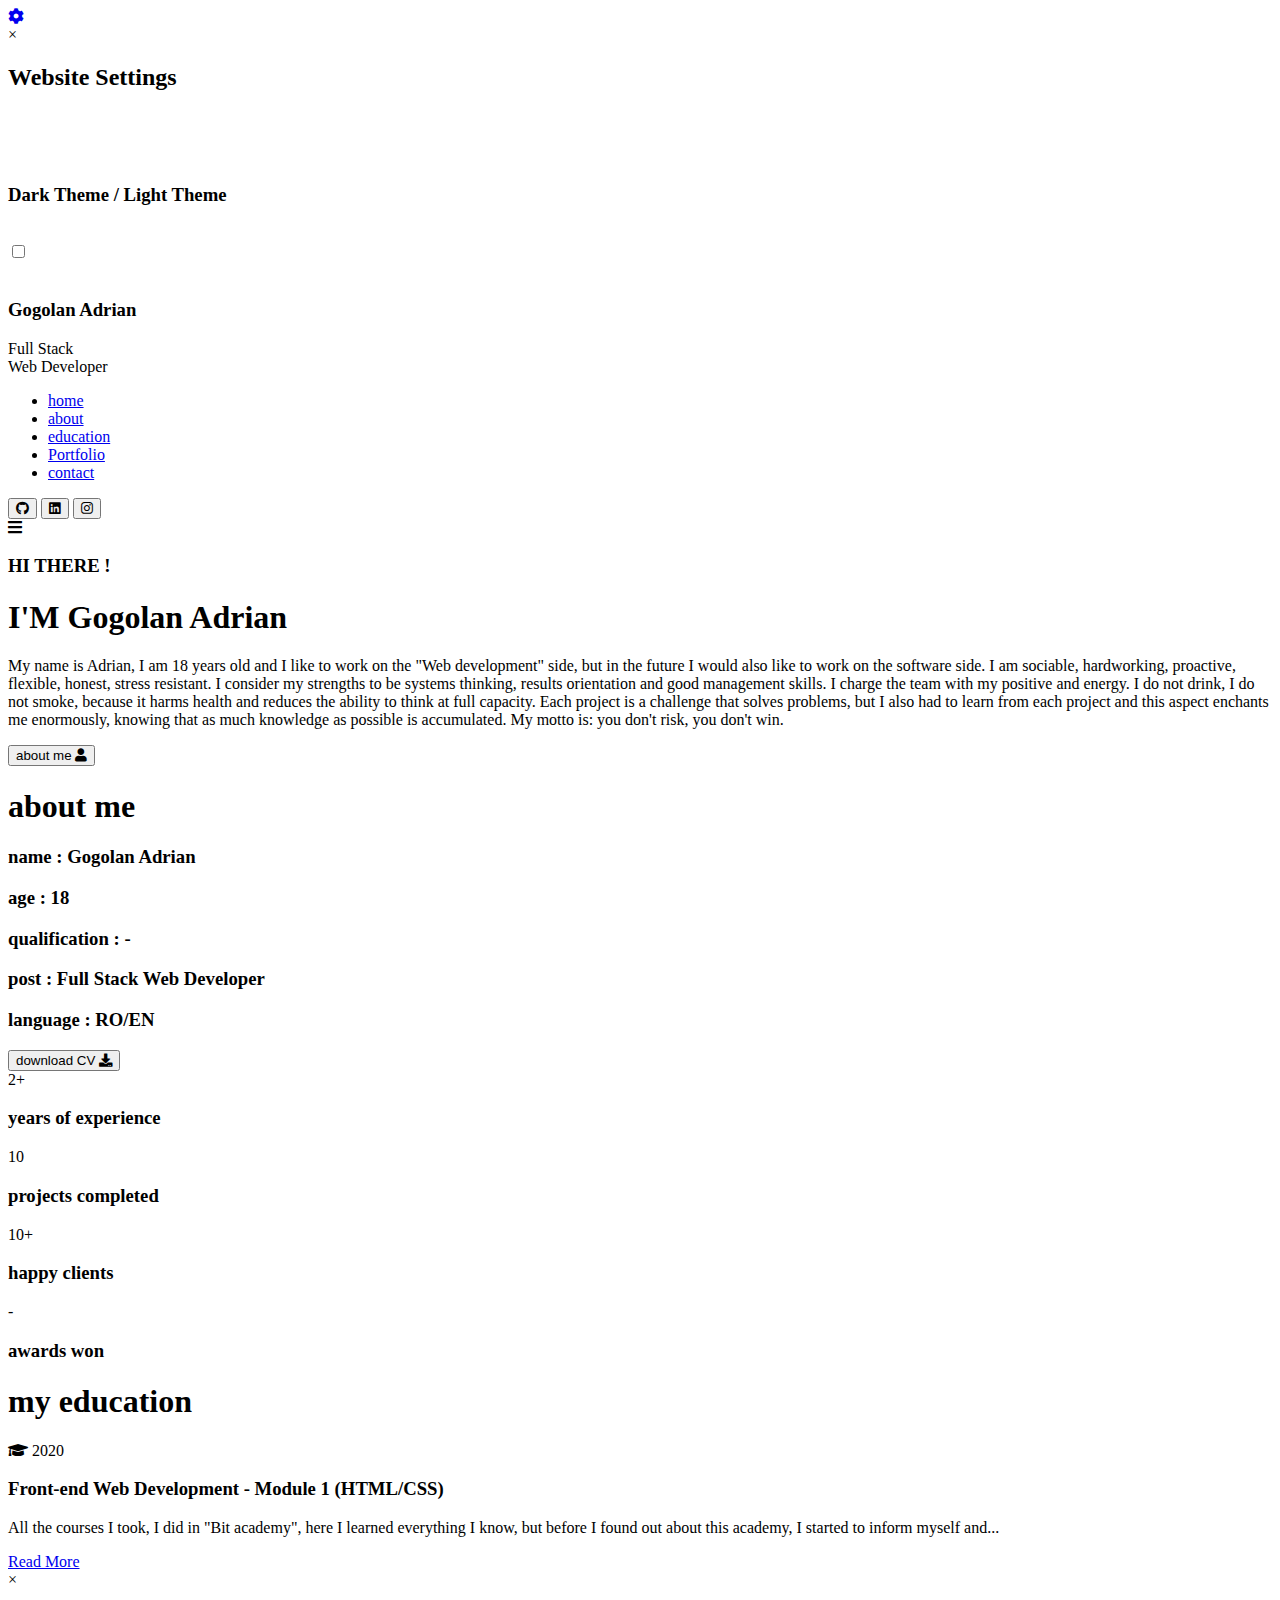
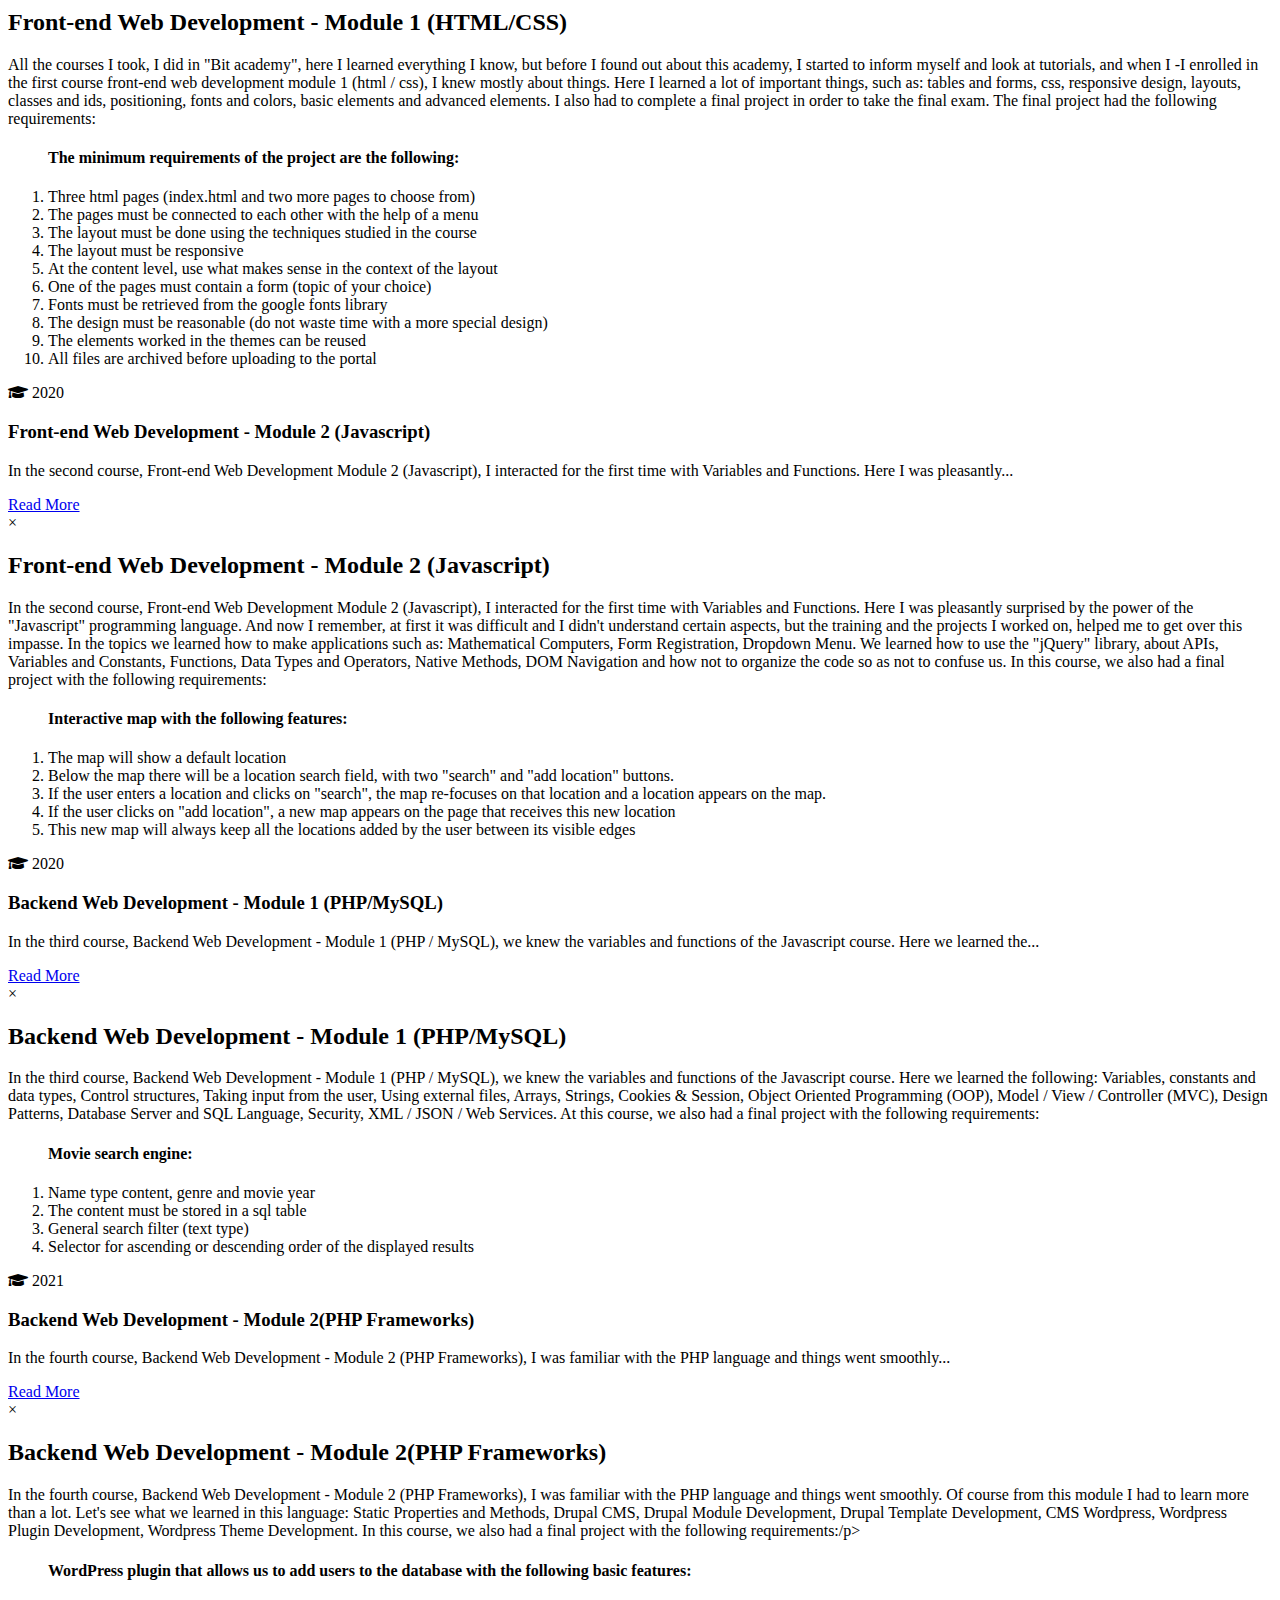
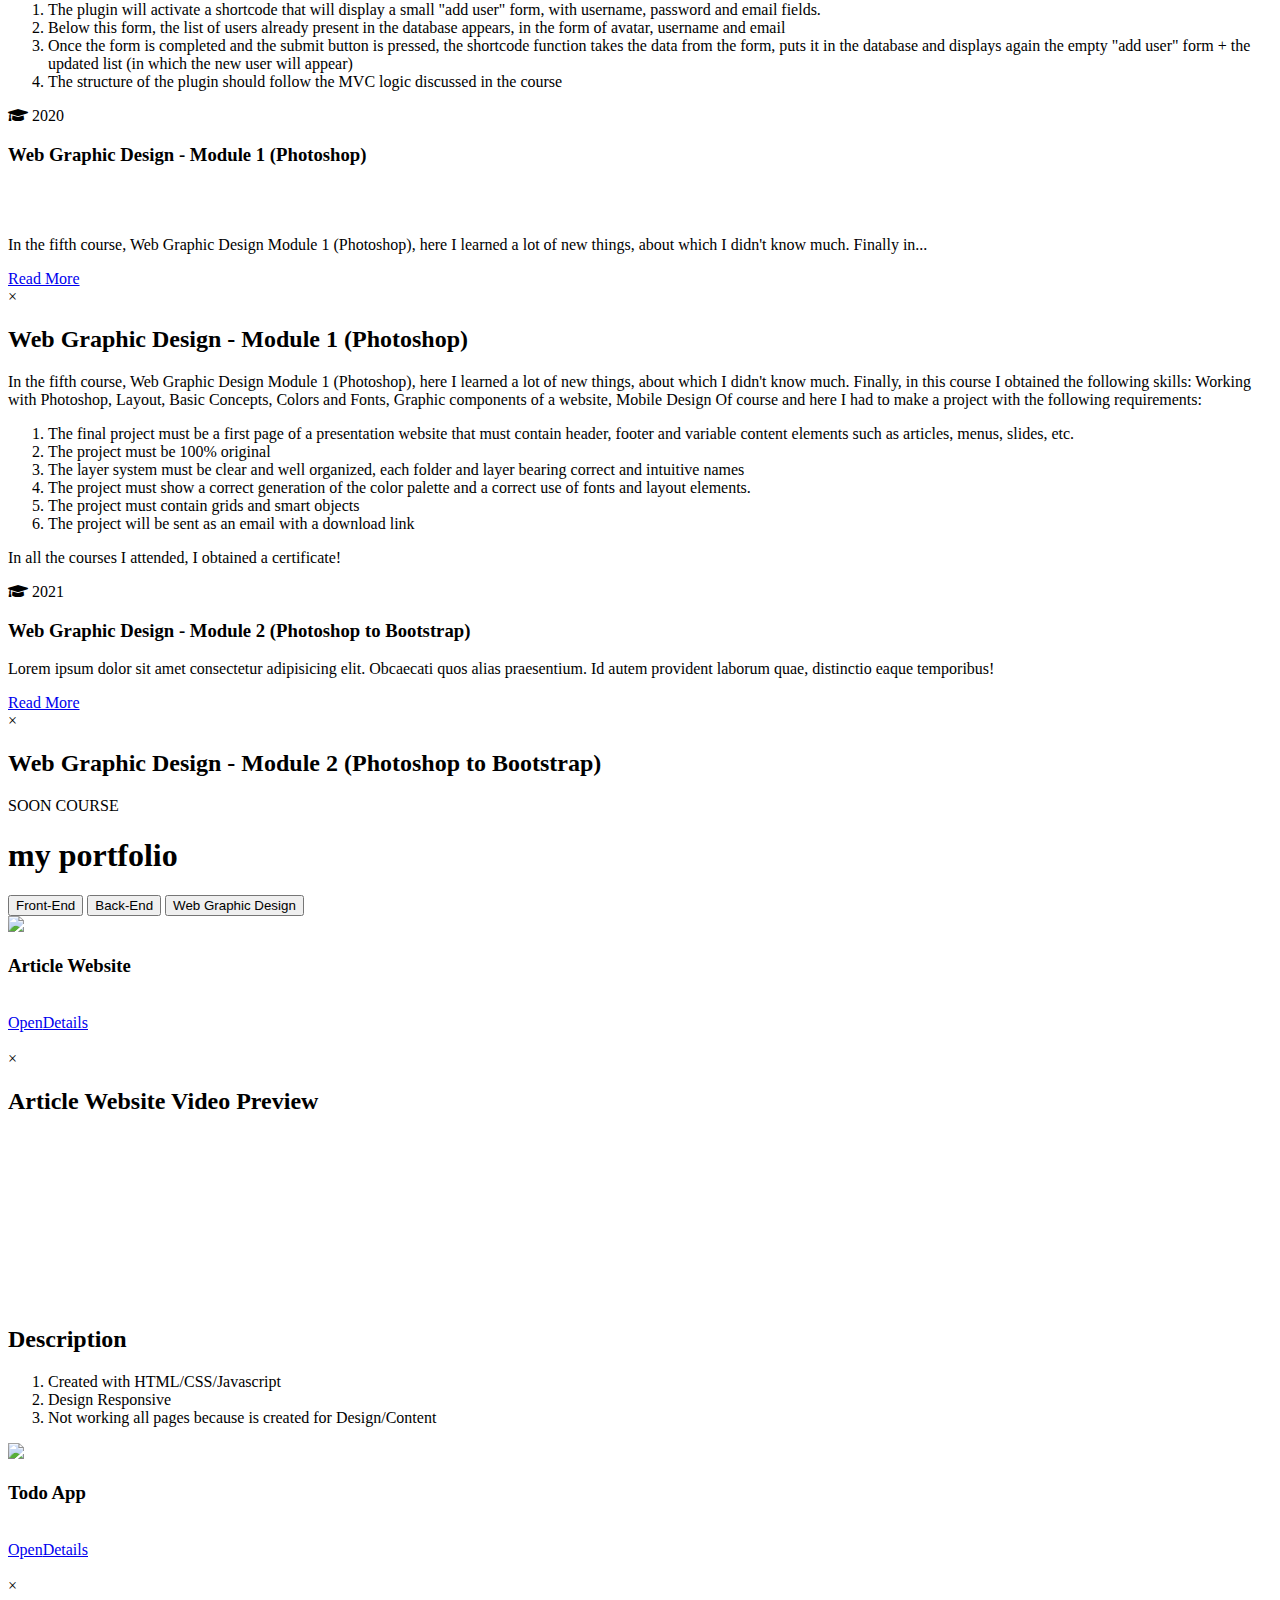
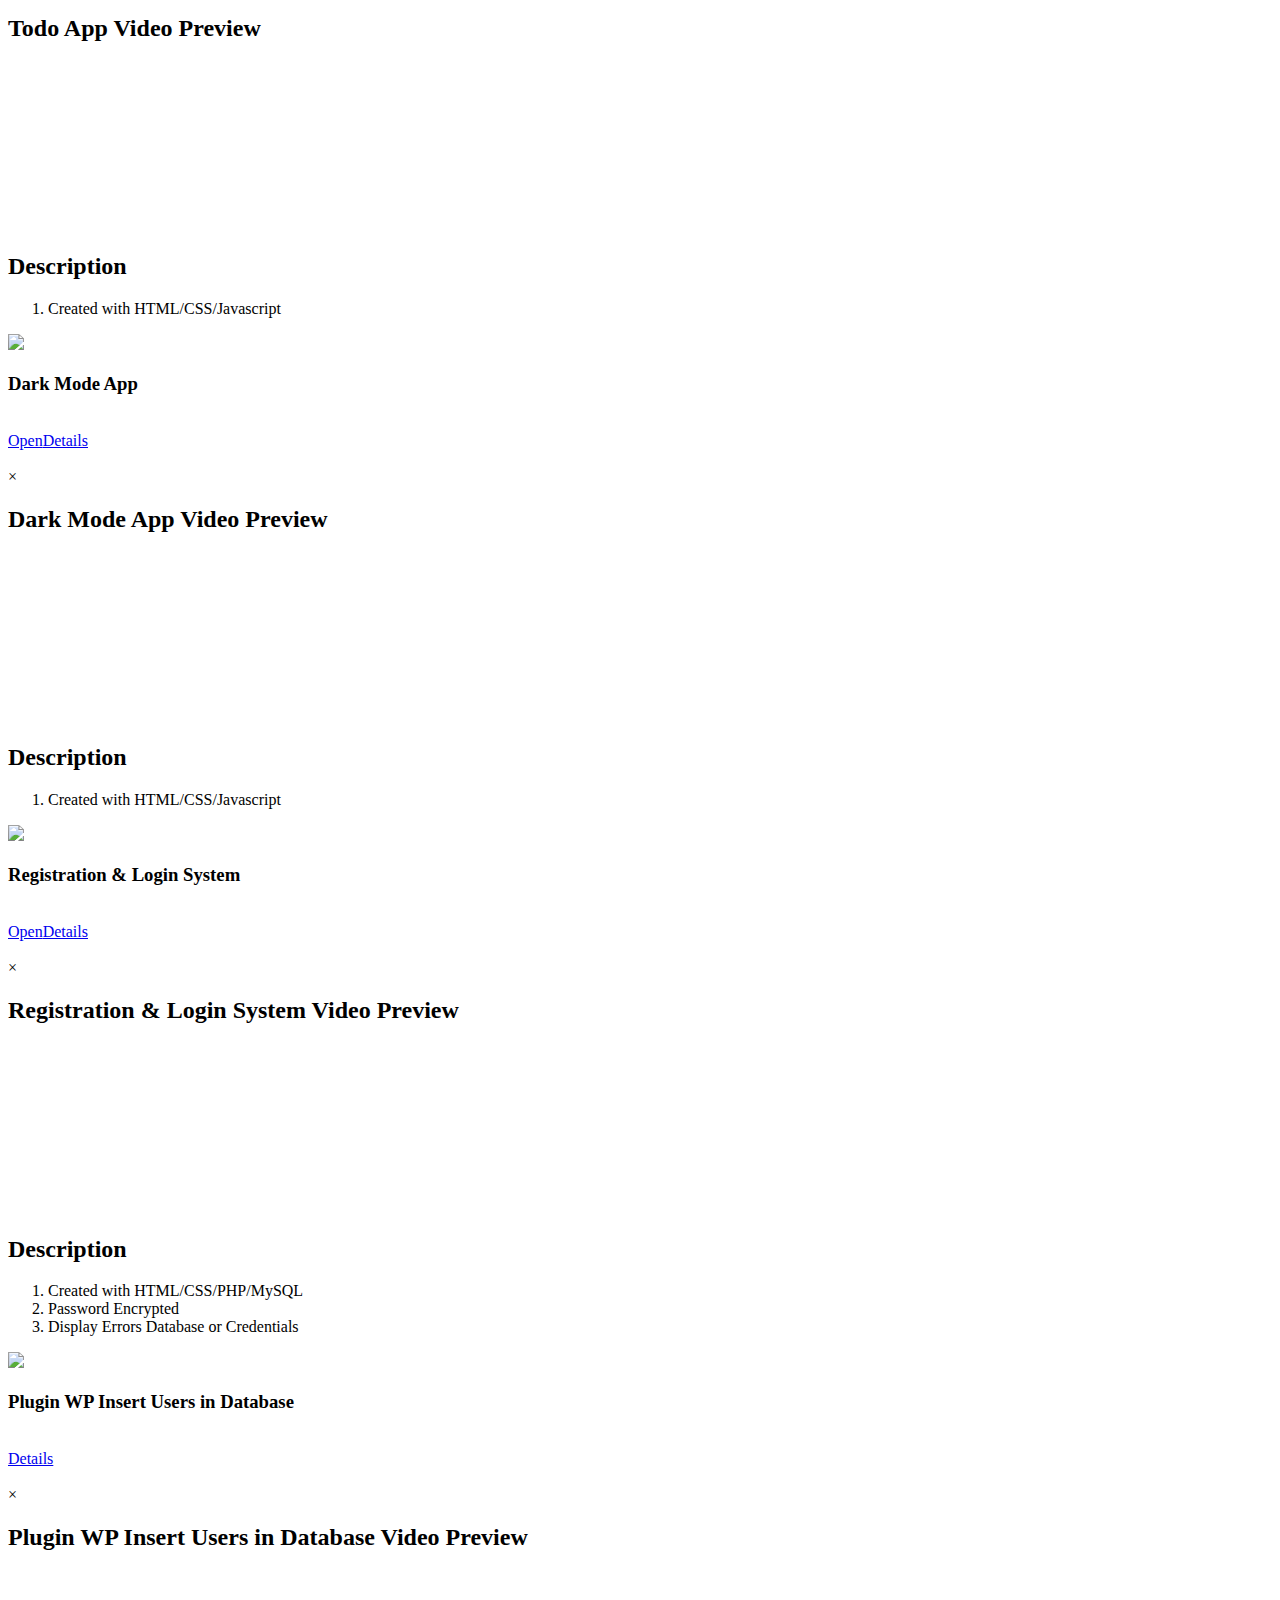
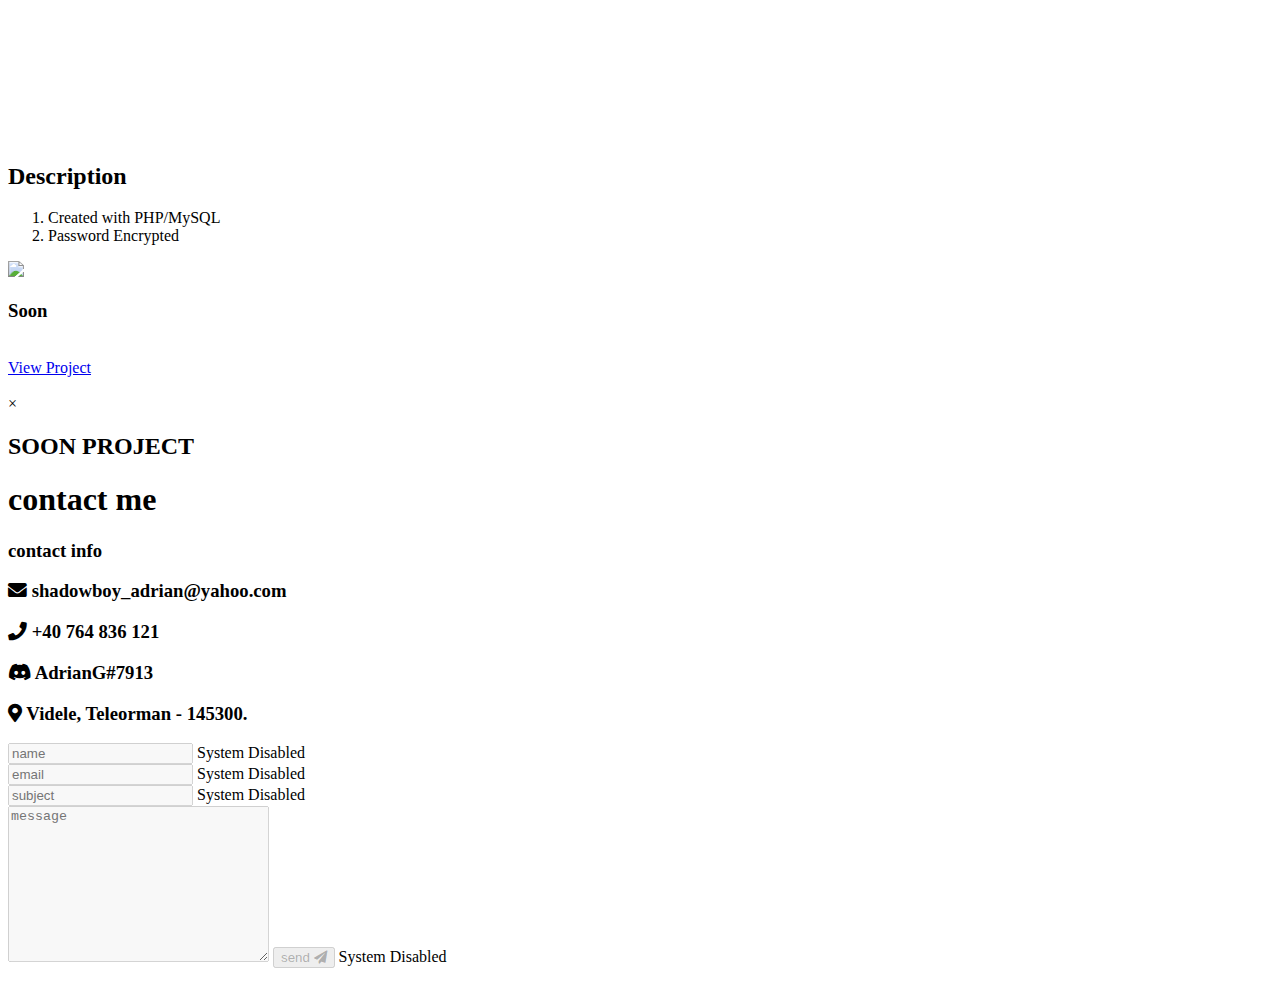
==== index.html @ 58753c39 "Add files via upload" ====
<!DOCTYPE html>
<html lang="en">
<head>
    <meta charset="UTF-8">
    <meta name="viewport" content="width=device-width, initial-scale=1.0">
    <title>Portofolio - Home</title>

    <!-- font awesome cdn link  -->
    <link rel="stylesheet" href="https://cdnjs.cloudflare.com/ajax/libs/font-awesome/5.15.2/css/all.min.css">
    <link rel="preconnect" href="https://fonts.googleapis.com">
    <link rel="preconnect" href="https://fonts.gstatic.com" crossorigin>
    <link href="https://fonts.googleapis.com/css2?family=Architects+Daughter&display=swap" rel="stylesheet">
    <link href="https://fonts.googleapis.com/css2?family=Acme&display=swap" rel="stylesheet">
    <link rel="stylesheet" href="css/style.css">

</head>
<bod>
<!-- header section starts  -->
<header id="theme">
    <div id="settings">
         <a href="#null" id="click"><i class="fas fa-cog"></i></a>
         
    <div id="myModalprof" class="modalsettings">
  <!-- Modal content -->
  <div class="modal-content-settings">
    <span class="closey" id="closesett">&times;</span><br>
    <h2>Website Settings</h2><br>
    <div id="buttonsub"><br><br>
        <h3>Dark Theme / Light Theme</h3><br>
        <input type="checkbox" class="dark" id="drk">
    </div>
  </div>

</div>
    </div>
    <div class="user">
        <img src="img/imgog.png" alt="">
        <h3 class="name">Gogolan Adrian</h3>
        <p class="post">Full Stack<br>Web Developer</p>
        <!--<p class="post">Software Engineer</p>-->
    </div>

    <nav class="navbar">
        <ul>
            <li><a href="#home">home</a></li>
            <li><a href="#about">about</a></li>
            <li><a href="#education">education</a></li>
            <li><a href="#portfolio">Portfolio</a></li>
            <li><a href="#contact">contact</a></li>
        </ul>
    </nav>

    <div id="linkssocial">
        <a href="https://github.com/AdrianGoG" target="_blank"><button id="socialone"><i class="fab fa-github"></i></button></a>
        <a href="https://www.linkedin.com/in/adrian-gogolan-4b3217209/" target="_blank"><button id="socialtwo"><i class="fab fa-linkedin"></i></button></a>
        <a href="https://www.instagram.com/adrian_adytz/" target="_blank"><button id="socialthree"><i class="fab fa-instagram"></i></button></a>
    </div>
</header>

<!-- header section ends -->

<div id="menu" class="fas fa-bars"></div>

<!-- home section starts  -->

<section class="home" id="home">

    <h3>HI THERE !</h3>
    <h1>I'M <span>Gogolan Adrian</span></h1>
    <p id="paragraph">My name is Adrian, I am 18 years old and I like to work on the "Web development" side, but in the future I would also like to work on the software side. I am sociable, hardworking, proactive, flexible, honest, stress resistant. I consider my strengths to be systems thinking, results orientation and good management skills. I charge the team with my positive and energy. I do not drink, I do not smoke, because it harms health and reduces the ability to think at full capacity. Each project is a challenge that solves problems, but I also had to learn from each project and this aspect enchants me enormously, knowing that as much knowledge as possible is accumulated. My motto is: you don't risk, you don't win.
    </p>
    <li><a href="#about"><button class="btn" id="boton">about me <i class="fas fa-user"></i></button></a></li>

</section>

<!-- home section ends -->

<section class="about" id="about">
<a name="about"></a>
<h1 class="heading"> <span>about</span> me </h1>

<div class="row">

    <div class="info">
        <h3> <span> name : </span> Gogolan Adrian </h3>
        <h3> <span> age : </span> 18 </h3>
        <h3> <span> qualification : </span> - </h3>
        <h3> <span> post : </span> Full Stack Web Developer </h3>
        <h3> <span> language : </span> RO/EN </h3>

        <a download href="#"><button class="btn" id="butonel"> download CV <i class="fas fa-download"></i> </button></a>
    </div>

    <div class="counter">

        <div class="box" id="buxu">
            <span>2+</span>
            <h3>years of experience</h3>
        </div>

        <div class="box" id="buxutwo">
            <span>10</span>
            <h3>projects completed</h3>
        </div>

        <div class="box" id="buxuthr">
            <span>10+</span>
            <h3>happy clients</h3>
        </div>

        <div class="box" id="buxufor">
            <span>-</span>
            <h3>awards won</h3>
        </div>

    </div>

</div>

</section>

<!-- about section ends -->

<section class="education" id="education">
<a name="education" class="transed"></a>
<h1 class="heading"> my <span>education</span> </h1>

<div class="box-container">

    <div class="box">
        <i class="fas fa-graduation-cap" id="gradone"></i>
        <span id="spanone">2020</span>
        <h3>Front-end Web Development - Module 1 (HTML/CSS) </h3>
        <p>All the courses I took, I did in "Bit academy", here I learned everything I know, but before I found out about this academy, I started to inform myself and...</p>
        <a href="#" id="button">Read More</a>
        <div id="myModal" class="modal">

  <!-- Modal content -->
  <div class="modal-content">
    <span class="close" id="close">&times;</span>
    <h2>Front-end Web Development - Module 1 (HTML/CSS)</h2>
    <p>All the courses I took, I did in "Bit academy", here I learned everything I know, but before I found out about this academy, I started to inform myself and look at tutorials, and when I -I enrolled in the first course front-end web development module 1 (html / css), I knew mostly about things. Here I learned a lot of important things, such as: tables and forms, css, responsive design, layouts, classes and ids, positioning, fonts and colors, basic elements and advanced elements. I also had to complete a final project in order to take the final exam. The final project had the following requirements:</p>
    <ol type="1">
         <h4>The minimum requirements of the project are the following:</h4>
        <li>Three html pages (index.html and two more pages to choose from)</li>
        <li>The pages must be connected to each other with the help of a menu</li>
        <li>The layout must be done using the techniques studied in the course</li>
        <li>The layout must be responsive</li>
        <li>At the content level, use what makes sense in the context of the layout</li>
        <li>One of the pages must contain a form (topic of your choice)</li>
        <li>Fonts must be retrieved from the google fonts library</li>
        <li>The design must be reasonable (do not waste time with a more special design)</li>
        <li>The elements worked in the themes can be reused</li>
        <li>All files are archived before uploading to the portal</li>
</ol>
  </div>

</div>
    </div>

    <div class="box">
        <i class="fas fa-graduation-cap" id="gradtwo"></i>
        <span id="spantwo">2020</span>
        <h3>Front-end Web Development - Module 2 (Javascript)</h3>
        <p>In the second course, Front-end Web Development Module 2 (Javascript), I interacted for the first time with Variables and Functions. Here I was pleasantly...</p>

        <a href="#" id="buttontwo">Read More</a>
        <div id="myModaltwo" class="modal">

  <!-- Modal content -->
  <div class="modal-content">
    <span class="close" id="closetwo">&times;</span>
    <h2>Front-end Web Development - Module 2 (Javascript)</h2>
    <p>In the second course, Front-end Web Development Module 2 (Javascript), I interacted for the first time with Variables and Functions. Here I was pleasantly surprised by the power of the "Javascript" programming language. And now I remember, at first it was difficult and I didn't understand certain aspects, but the training and the projects I worked on, helped me to get over this impasse. In the topics we learned how to make applications such as: Mathematical Computers, Form Registration, Dropdown Menu. We learned how to use the "jQuery" library, about APIs, Variables and Constants, Functions, Data Types and Operators, Native Methods, DOM Navigation and how not to organize the code so as not to confuse us. In this course, we also had a final project with the following requirements:</p>
    <ol type="1">
                <h4>Interactive map with the following features:</h4>
                <li>The map will show a default location</li>
                <li>Below the map there will be a location search field, with two "search" and "add location" buttons.</li>
                <li>If the user enters a location and clicks on "search", the map re-focuses on that location and a location appears on the map.</li>
                <li>If the user clicks on "add location", a new map appears on the page that receives this new location</li>
                <li>This new map will always keep all the locations added by the user between its visible edges</li>
            </ol>
  </div>

</div>
    </div>

    <div class="box">
        <i class="fas fa-graduation-cap" id="gradthree"></i>
        <span id="spanthree">2020</span>
        <h3>Backend Web Development - Module 1 (PHP/MySQL)</h3>
        <p>In the third course, Backend Web Development - Module 1 (PHP / MySQL), we knew the variables and functions of the Javascript course. Here we learned the...</p>

        <a href="#" id="buttonthree">Read More</a>
        <div id="myModalthree" class="modal">

  <!-- Modal content -->
  <div class="modal-content">
    <span class="close" id="closethree">&times;</span>
    <h2>Backend Web Development - Module 1 (PHP/MySQL)</h2>
    <p>In the third course, Backend Web Development - Module 1 (PHP / MySQL), we knew the variables and functions of the Javascript course. Here we learned the following: Variables, constants and data types, Control structures, Taking input from the user, Using external files, Arrays, Strings, Cookies & Session, Object Oriented Programming (OOP), Model / View / Controller (MVC), Design Patterns, Database Server and SQL Language, Security, XML / JSON / Web Services. At this course, we also had a final project with the following requirements:</p>
    <ol type="1">
                <h4>Movie search engine:</h4>
                <li>Name type content, genre and movie year</li>
                <li>The content must be stored in a sql table</li>
                <li>General search filter (text type)</li>
                <li>Selector for ascending or descending order of the displayed results</li>
            </ol>
  </div>

</div>
    </div>

    <div class="box">
        <i class="fas fa-graduation-cap" id="gradfor"></i>
        <span id="spanfor">2021</span>
        <h3>Backend Web Development - Module 2(PHP Frameworks)</h3>
        <p>In the fourth course, Backend Web Development - Module 2 (PHP Frameworks), I was familiar with the PHP language and things went smoothly... </p>

        <a href="#" id="buttonfor">Read More</a>
        <div id="myModalfor" class="modal">

  <!-- Modal content -->
  <div class="modal-content">
    <span class="close" id="closefor">&times;</span>
    <h2>Backend Web Development - Module 2(PHP Frameworks)</h2>
    <p>In the fourth course, Backend Web Development - Module 2 (PHP Frameworks), I was familiar with the PHP language and things went smoothly. Of course from this module I had to learn more than a lot. Let's see what we learned in this language: Static Properties and Methods, Drupal CMS, Drupal Module Development, Drupal Template Development, CMS Wordpress, Wordpress Plugin Development, Wordpress Theme Development. In this course, we also had a final project with the following requirements:/p>
    <ol type="1">
                <h4>WordPress plugin that allows us to add users to the database with the following basic features:</h4>
                <li>The plugin will activate a shortcode that will display a small "add user" form, with username, password and email fields.</li>
                <li>Below this form, the list of users already present in the database appears, in the form of avatar, username and email</li>
                <li>Once the form is completed and the submit button is pressed, the shortcode function takes the data from the form, puts it in the database and displays again the empty "add user" form + the updated list (in which the new user will appear)</li>
                <li>The structure of the plugin should follow the MVC logic discussed in the course</li>
            </ol>
  </div>

</div>
    </div>

    <div class="box">
        <i class="fas fa-graduation-cap" id="gradfive"></i>
        <span id="spanfive">2020</span>
        <h3>Web Graphic Design - Module 1 (Photoshop)</h3><br><br>
        <p>In the fifth course, Web Graphic Design Module 1 (Photoshop), here I learned a lot of new things, about which I didn't know much. Finally in...</p>
        <a href="#" id="buttonfive">Read More</a>
        <div id="myModalfive" class="modal">

  <!-- Modal content -->
  <div class="modal-content">
    <span class="close" id="closefive">&times;</span>
    <h2>Web Graphic Design - Module 1 (Photoshop)</h2>
    <p>In the fifth course, Web Graphic Design Module 1 (Photoshop), here I learned a lot of new things, about which I didn't know much. Finally, in this course I obtained the following skills: Working with Photoshop, Layout, Basic Concepts, Colors and Fonts, Graphic components of a website, Mobile Design Of course and here I had to make a project with the following requirements:</p>
    <ol type="1">
                <li>The final project must be a first page of a presentation website that must contain header, footer and variable content elements such as articles, menus, slides, etc.</li>
                <li>The project must be 100% original</li>
                <li>The layer system must be clear and well organized, each folder and layer bearing correct and intuitive names</li>
                <li>The project must show a correct generation of the color palette and a correct use of fonts and layout elements.</li>
                <li>The project must contain grids and smart objects</li>
                <li>The project will be sent as an email with a download link</li>
            </ol>
            <p>In all the courses I attended, I obtained a certificate!</p>
  </div>

</div>
    </div>

    <div class="box">
        <i class="fas fa-graduation-cap" id="gradsix"></i>
        <span id="spansix">2021</span>
        <h3>Web Graphic Design - Module 2 (Photoshop to Bootstrap)</h3>
        <p>Lorem ipsum dolor sit amet consectetur adipisicing elit. Obcaecati quos alias praesentium. Id autem provident laborum quae, distinctio eaque temporibus!</p>
        <a href="#" id="buttonsix">Read More</a>
        <div id="myModalsix" class="modal">

  <!-- Modal content -->
  <div class="modal-content">
    <span class="close" id="closesix">&times;</span>
    <h2>Web Graphic Design - Module 2 (Photoshop to Bootstrap)</h2>
    <p>SOON COURSE</p>
  </div>

</div>
    </div>


</section>

<!-- education section ends -->
<section class="portfolio" id="portfolio">
<h1 class="heading"> my <span>portfolio</span> </h1>
    <div class="tab">
  <button class="tablinks" onclick="openCity(event, 'front')">Front-End</button>
  <button class="tablinks" onclick="openCity(event, 'back')">Back-End</button>
  <button class="tablinks" onclick="openCity(event, 'wgd')">Web Graphic Design</button>
</div>

<div id="front" class="tabcontent" style="display:block">
  <div class="box-container">

    <div class="box">
        <div class="cardy">
            <img src="img/articlewebsite.jpg">
            <h3>Article Website</h3><br>
            <a href="projects/ArticleWebsite/index.html">Open</a><a href="#" id="detailsone">Details</a><br><br>
</div>
        <!-- Modal content -->
    <div id="modaldetailsone" class="modal">
  <!-- Modal content -->
  <div class="modal-content">
    <span class="close" id="closedetailsone">&times;</span>
    <h2>Article Website Video Preview</h2><br>
    <video width="700" loop="true" autoplay="autoplay" muted>
        <source src="videos/articlewebsite.mp4" type="video/mp4">
    </video><br>
    <h2>Description</h2>
    <ol>
        <li>Created with HTML/CSS/Javascript</li>
        <li>Design Responsive</li>
        <li>Not working all pages because is created for Design/Content</li>
    </ol>
  </div>
</div>
</div>

    <div class="box">
        <div class="cardy">
            <img src="img/todoapp.jpg">
            <h3>Todo App</h3><br>
            <a href="projects/TodoApp/index.html">Open</a><a href="#" id="detailstwo">Details</a><br><br>
        </div>
           <!-- Modal content -->
    <div id="modaldetailstwo" class="modal">
  <!-- Modal content -->
  <div class="modal-content">
    <span class="close" id="closedetailstwo">&times;</span>
    <h2>Todo App Video Preview</h2><br>
    <video width="700" loop="true" autoplay="autoplay" muted>
        <source src="videos/todoapp.mp4" type="video/mp4">
    </video><br>
    <h2>Description</h2>
    <ol>
        <li>Created with HTML/CSS/Javascript</li>
    </ol>
  </div>
</div>
    </div>

    <div class="box">
        <div class="cardy">
            <img src="img/darkmodeapp.jpg">
            <h3>Dark Mode App</h3><br>
            <a href="projects/DarkMode/index.html">Open</a><a href="#" id="detailsthree">Details</a><br><br>
        </div>
            <!-- Modal content -->
    <div id="modaldetailsthree" class="modal">
  <!-- Modal content -->
  <div class="modal-content">
    <span class="close" id="closedetailsthree">&times;</span>
    <h2>Dark Mode App Video Preview</h2><br>
    <video width="700" loop="true" autoplay="autoplay" muted>
        <source src="videos/darkmodeapp.mp4" type="video/mp4">
    </video><br>
    <h2>Description</h2>
    <ol>
        <li>Created with HTML/CSS/Javascript</li>
    </ol>
  </div>
</div>
    </div>
</div>
</div>

<div id="back" class="tabcontent">
  <div class="box-container">

    <div class="box">
        <div class="cardy">
            <img src="img/reglogin.jpg">
            <h3>Registration & Login System</h3><br>
            <a href="projects/RegLoginApp/index.php">Open</a><a href="#" id="detailsfive">Details</a><br><br>
        </div>
                   <!-- Modal content -->
    <div id="modaldetailsfive" class="modal">
  <!-- Modal content -->
  <div class="modal-content">
    <span class="close" id="closedetailsfive">&times;</span>
    <h2>Registration & Login System Video Preview</h2><br>
    <video width="700" loop="true" autoplay="autoplay" muted>
        <source src="videos/reglogin.mp4" type="video/mp4">
    </video><br>
    <h2>Description</h2>
    <ol>
        <li>Created with HTML/CSS/PHP/MySQL</li>
        <li>Password Encrypted</li>
        <li>Display Errors Database or Credentials</li>
    </ol>
  </div>
</div>
    </div>

    <div class="box">
        <div class="cardy">
            <img src="img/wpplugin.jpg">
            <h3>Plugin WP Insert Users in Database</h3><br>
            <a href="#" id="detailsix">Details</a><br><br>
        </div>
                        <!-- Modal content -->
    <div id="modaldetailsix" class="modal">
  <!-- Modal content -->
  <div class="modal-content">
    <span class="close" id="closedetailsix">&times;</span>
    <h2>Plugin WP Insert Users in Database Video Preview</h2><br>
    <video width="700" loop="true" autoplay="autoplay" muted>
        <source src="videos/wpplugin.mp4" type="video/mp4">
    </video><br>
    <h2>Description</h2>
    <ol>
        <li>Created with PHP/MySQL</li>
        <li>Password Encrypted</li>
    </ol>
  </div>
</div>
    </div>

</div>
</div>

<div id="wgd" class="tabcontent">
  <div class="box-container">

    <div class="box">
        <div class="cardy">
            <img src="profilee.webp">
            <h3>Soon</h3><br>
            <a href="#" id="detailseight">View Project</a><br><br>
        </div>
                                    <!-- Modal content -->
    <div id="modaldetaileight" class="modal">
  <!-- Modal content -->
  <div class="modal-content">
    <span class="close" id="closedetailseight">&times;</span>
    <h2>SOON PROJECT</h2>
  </div>
</div>
    </div>
</div>
</div>
</section>

<!-- portfolio section ends -->

<section class="contact" id="contact">
<a name="contact"></a>
<h1 class="heading"> <span>contact</span> me </h1>

<div class="row">

    <div class="content">

        <h3 class="title">contact info</h3>

        <div class="info">
            <h3> <i class="fas fa-envelope" id="iconone"></i> shadowboy_adrian@yahoo.com </h3>
            <h3> <i class="fas fa-phone" id="icontwo"></i> +40 764 836 121 </h3>
            <h3> <i class="fab fa-discord" id="iconthree"></i> AdrianG#7913</h3>
            <h3> <i class="fas fa-map-marker-alt" id="iconfor"></i> Videle, Teleorman - 145300. </h3>
        </div>

    </div>

    <form action="">
        <div class="tooltip">
        <input type="text" placeholder="name" class="box" disabled>
        <span class="tooltiptext">System Disabled</span>
    </div>
        <div class="tooltip">
            <input type="email" placeholder="email" class="box" disabled>
  <span class="tooltiptext">System Disabled</span>
</div>
        <div class="tooltip">
        <input type="text" placeholder="subject" class="box" disabled>
        <span class="tooltiptext">System Disabled</span>
    </div>

        <div class="tooltip">
        <textarea name="" id="" cols="30" rows="10" class="box message" placeholder="message" disabled></textarea>
        <button type="submit" class="btn" id="biti" disabled> send <i class="fas fa-paper-plane"></i></button>
        <span class="tooltiptext">System Disabled</span>
    </div>
    </form>

</div>

</section>

<!-- contact section ends -->

<!-- scroll top button  -->

<a href="#home" class="top">
    <img src="images/scroll-top-img.png" alt="">
</a>


<!-- jquery cdn link  -->
<script src="https://cdnjs.cloudflare.com/ajax/libs/jquery/3.6.0/jquery.min.js"></script>

<!-- custom js file link  -->
<script src="js/scriptindex.js"></script>

</body>
</html>
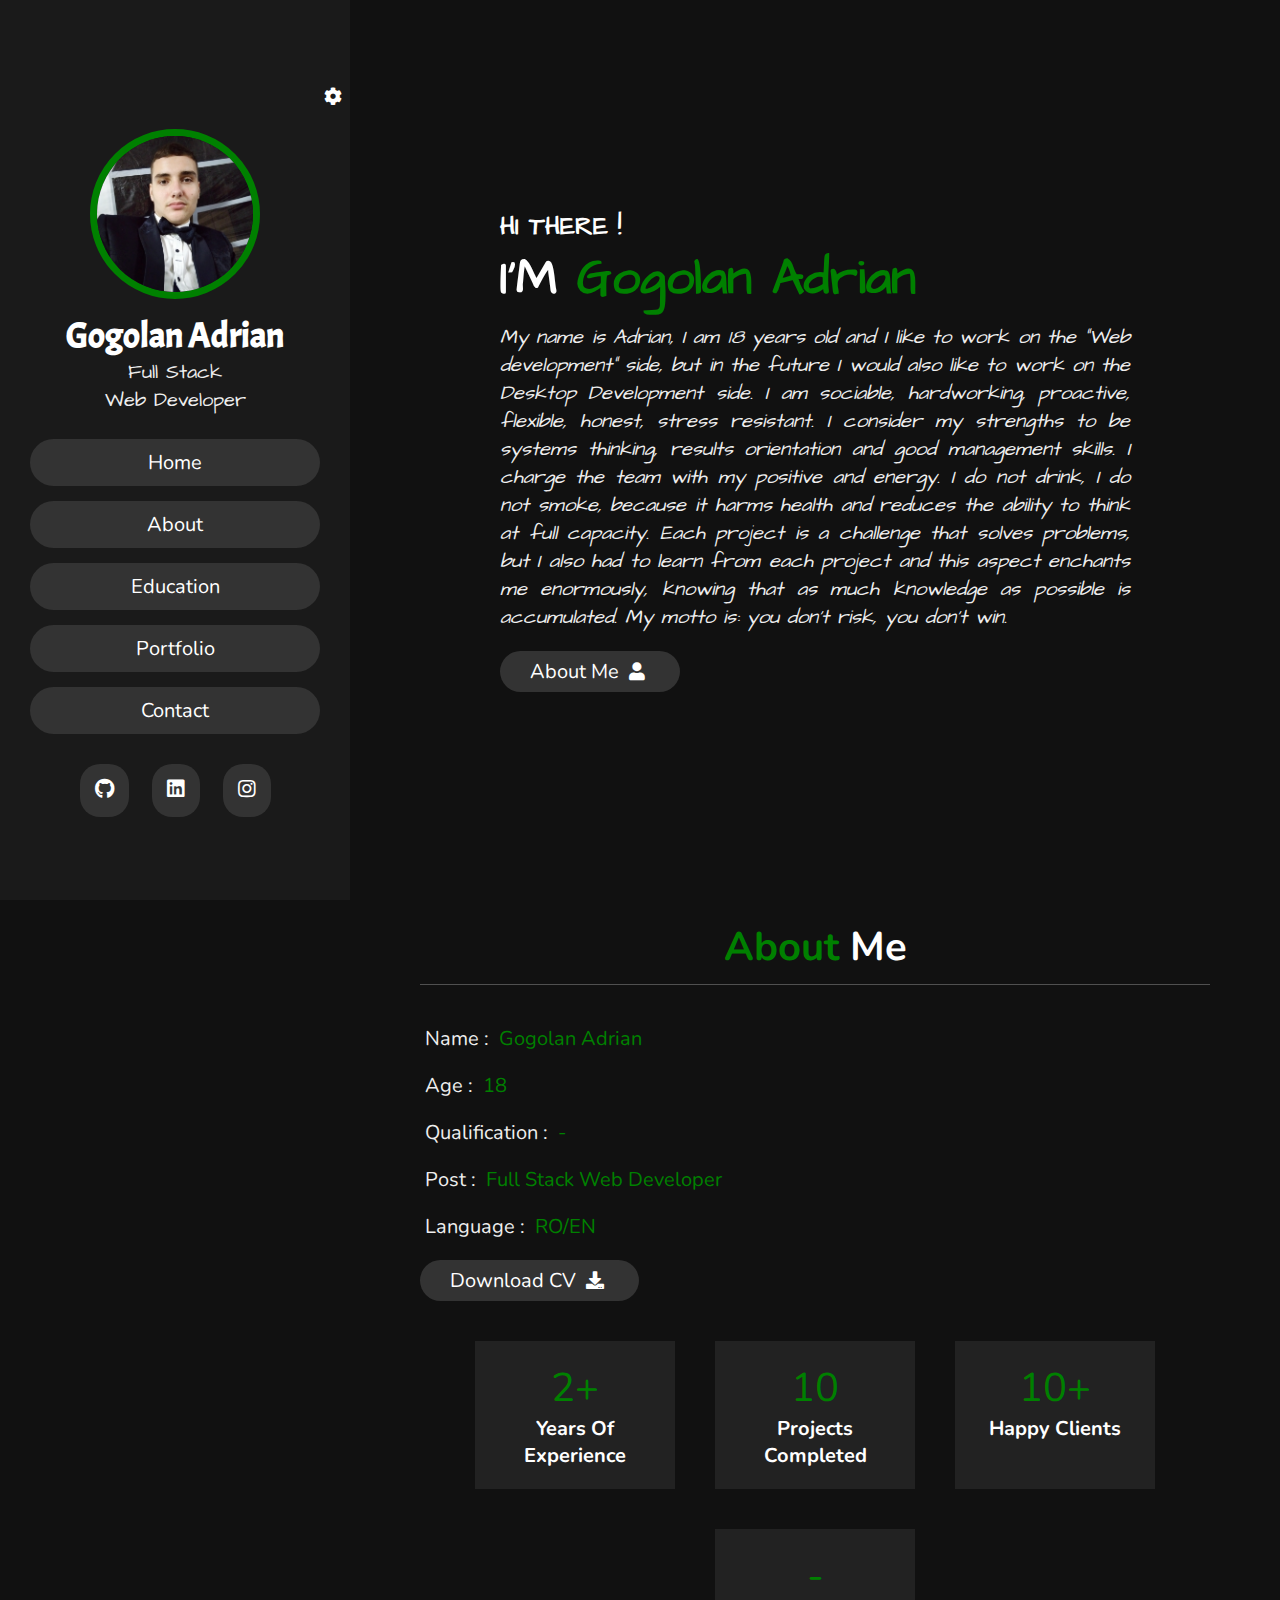
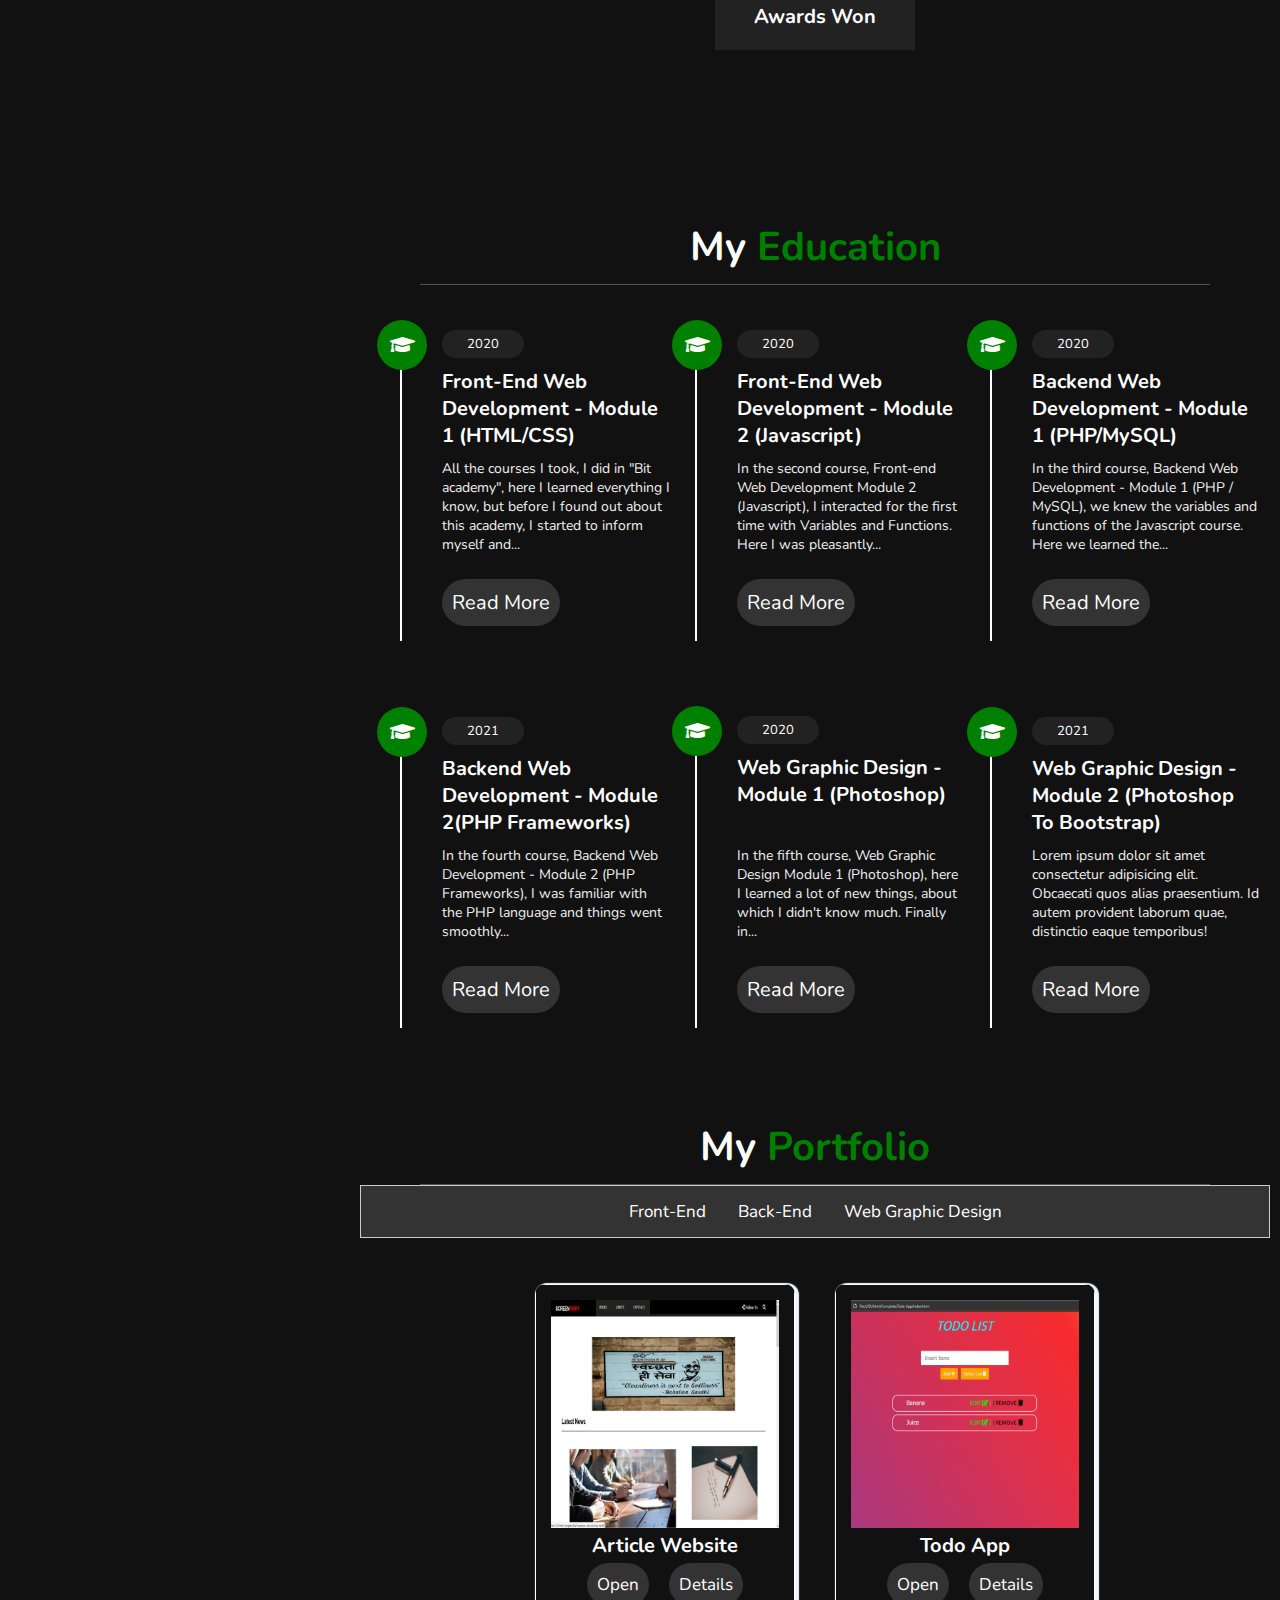
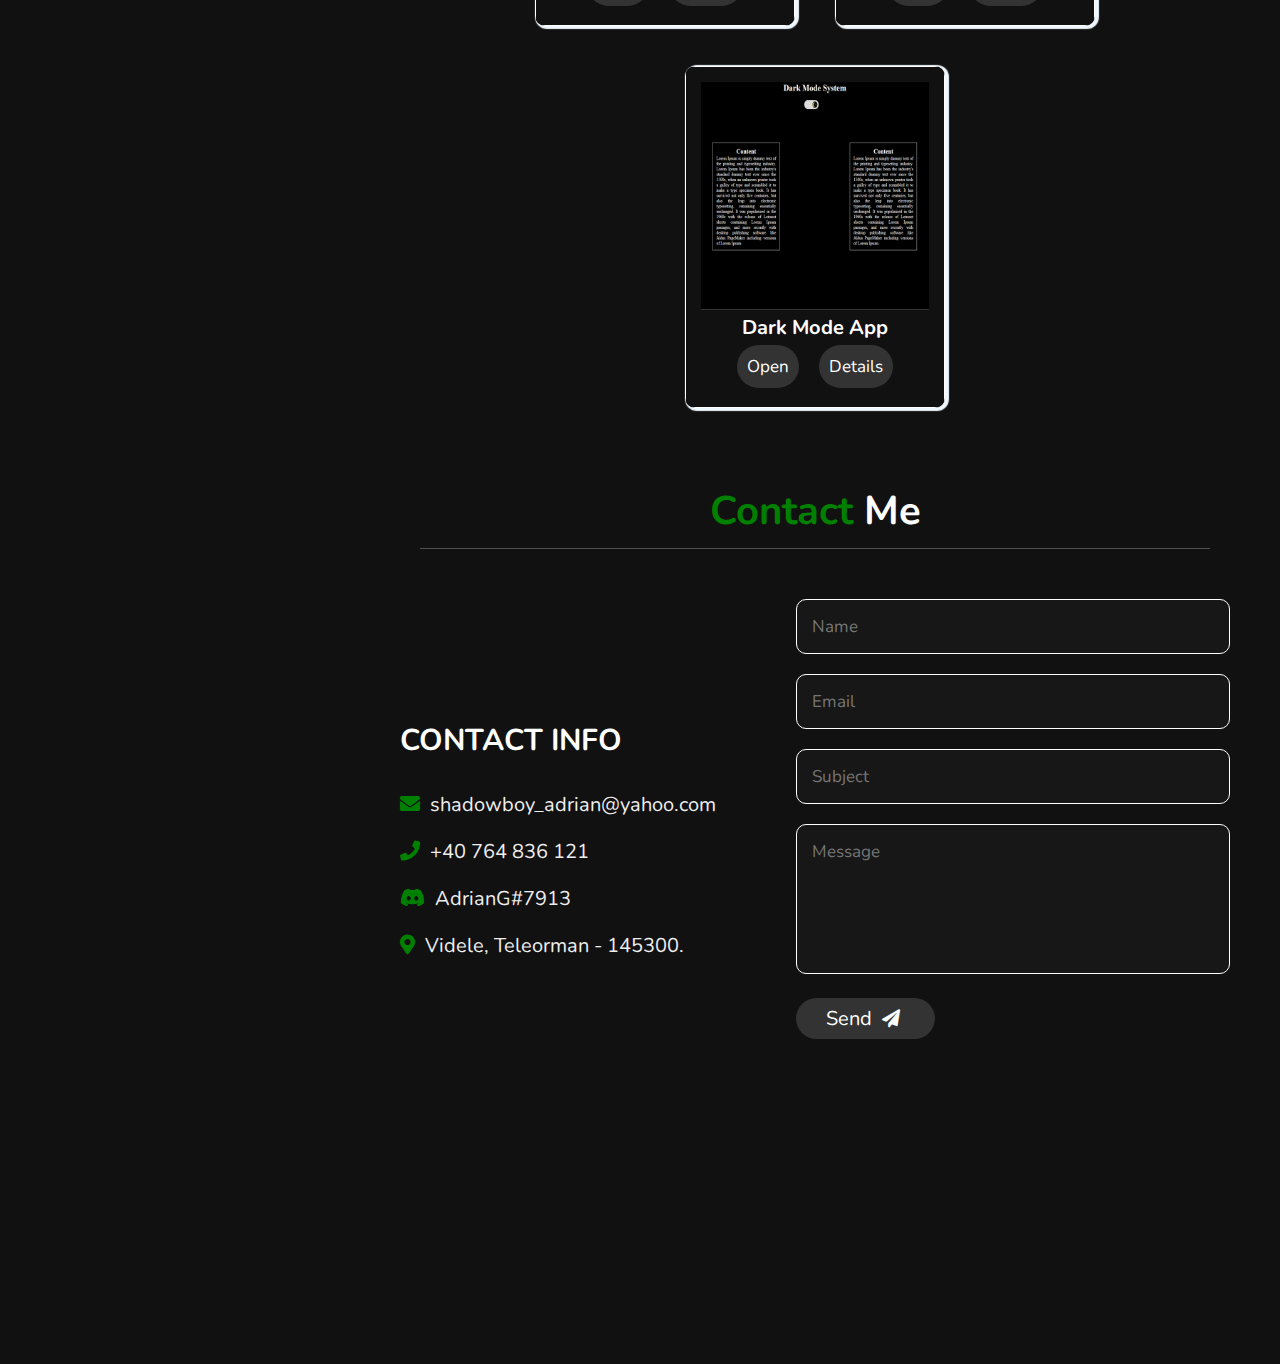
==== commit 6445a343: "Update index.html" ====
--- a/index.html
+++ b/index.html
@@ -67,7 +67,7 @@
 
     <h3>HI THERE !</h3>
     <h1>I'M <span>Gogolan Adrian</span></h1>
-    <p id="paragraph">My name is Adrian, I am 18 years old and I like to work on the "Web development" side, but in the future I would also like to work on the software side. I am sociable, hardworking, proactive, flexible, honest, stress resistant. I consider my strengths to be systems thinking, results orientation and good management skills. I charge the team with my positive and energy. I do not drink, I do not smoke, because it harms health and reduces the ability to think at full capacity. Each project is a challenge that solves problems, but I also had to learn from each project and this aspect enchants me enormously, knowing that as much knowledge as possible is accumulated. My motto is: you don't risk, you don't win.
+    <p id="paragraph">My name is Adrian, I am 18 years old and I like to work on the "Web development" side, but in the future I would also like to work on the Desktop Development side. I am sociable, hardworking, proactive, flexible, honest, stress resistant. I consider my strengths to be systems thinking, results orientation and good management skills. I charge the team with my positive and energy. I do not drink, I do not smoke, because it harms health and reduces the ability to think at full capacity. Each project is a challenge that solves problems, but I also had to learn from each project and this aspect enchants me enormously, knowing that as much knowledge as possible is accumulated. My motto is: you don't risk, you don't win.
     </p>
     <li><a href="#about"><button class="btn" id="boton">about me <i class="fas fa-user"></i></button></a></li>
 
@@ -509,4 +509,4 @@
 <script src="js/scriptindex.js"></script>
 
 </body>
-</html>+</html>
--- a/css/style.css
+++ b/css/style.css
@@ -0,0 +1,900 @@
+@import url('https://fonts.googleapis.com/css2?family=Nunito:wght@200;300;400;600&display=swap');
+
+:root{
+    --green:#008000;
+}
+
+*{
+    font-family: 'Nunito', sans-serif;
+    margin:0; padding:0;
+    box-sizing: border-box;
+    text-decoration: none;
+    text-transform: capitalize;
+    outline: none; border:none;
+    transition: all .2s linear;
+}
+
+*::selection{
+    background:var(--green);
+    color:#333;
+}
+
+html{
+    font-size: 62.5%;
+    overflow-x: hidden;
+}
+
+html::-webkit-scrollbar{
+    width:1.4rem;
+}
+
+html::-webkit-scrollbar-track{
+    background:#222;
+}
+
+html::-webkit-scrollbar-thumb{
+    background:var(--green);
+}
+
+body{
+    background:#111;
+    overflow-x: hidden;
+    padding-left: 35rem;
+}
+
+section{
+    min-height: 100vh;
+    padding:1rem;
+}
+
+.btn{
+    padding:.7rem 3rem;
+    background:#333;
+    color:#fff;
+    cursor: pointer;
+    margin-top: 1rem;
+    font-size: 2rem;
+    border-radius: 5rem;
+}
+
+.btn i{
+    padding:0 .5rem;
+    font-size: 1.8rem;
+}
+
+.btn:hover{
+    background:var(--green);
+}
+
+.heading{
+    text-align: center;
+    margin:0 6rem;
+    font-size: 4rem;
+    padding:1rem;
+    border-bottom: .1rem solid #fff4;
+    color:#fff;
+}
+
+.heading span{
+    color:var(--green);
+}
+
+
+ /* The Modal (background) */
+.modal {
+  display: none; /* Hidden by default */
+  position: fixed; /* Stay in place */
+  z-index: 1000; /* Sit on top */
+  left: 0;
+  top: 0;
+  width: 100%; /* Full width */
+  height: 100%; /* Full height */
+  overflow: auto; /* Enable scroll if needed */
+  background-color: black; /* Fallback color */
+  background-color: rgba(0,0,0,0.50); /* Black w/ opacity */
+  transition: all 0.6s;
+}
+
+
+.modalsettings {
+  display: none; /* Hidden by default */
+  position: fixed; /* Stay in place */
+  z-index: 1000; /* Sit on top */
+  left: -10px;
+  top: 0;
+  width: 30%; /* Full width */
+  height: 100%; /* Full height */
+  overflow: auto; /* Enable scroll if needed */
+  background-color: black; /* Fallback color */
+  background-color: rgba(0,0,0,0.50); /* Black w/ opacity */
+  transition: all 0.6s;
+}
+
+
+.modal-content-settings {
+  background-color: black;
+  margin-left: 11px;
+  padding: 20px;
+  border: 1px solid #888;
+  width: 80%; /* Could be more or less, depending on screen size */
+  border-radius: 10px;
+  transition: all 0.6s;
+  margin-top: 50px;
+  color: white;
+}
+
+.modal-content-settings h2{
+    color: white;
+}
+
+
+
+/* Modal Content/Box */
+.modal-content {
+  background-color: black;
+  margin: 15% auto; /* 15% from the top and centered */
+  padding: 20px;
+  border: 1px solid #888;
+  width: 80%; /* Could be more or less, depending on screen size */
+  border-radius: 10px;
+  transition: all 0.6s;
+  margin-top: 50px;
+}
+
+.modal-content p{
+    text-transform: none;
+}
+
+.modal-content li{
+    color: white;
+    margin: 25px;
+    font-size: 13px;
+    text-transform: none;
+}
+
+.modal-content h2{
+    color: white;
+    margin-top: 20px;
+}
+
+
+
+.modal-content p{
+    color: black;
+}
+
+/* The Close Button */
+.close {
+  color: #aaa;
+  float: right;
+  font-size: 28px;
+  font-weight: bold;
+  font-size: 1.3rem;
+  background: #222;
+  color: #fff;
+  border-radius: 5rem;
+  padding: .5rem 2.5rem;
+}
+
+.close:hover {
+  cursor: pointer;
+  background: var(--green)!important;
+}
+
+.closey {
+  color: #aaa;
+  font-size: 28px;
+  font-weight: bold;
+}
+
+.closey:hover {
+  cursor: pointer;
+}  
+
+#settings{
+    width: 100%;
+    float: right;
+    margin-top: 7px;
+    margin-right: 17px;
+    display: flex;
+    justify-content: flex-end;
+}
+
+#settings a{
+    color: white;
+    font-size: 18px;
+}
+
+
+#linkssocial{
+    width: 100%;
+    padding: 5px;
+}
+
+#linkssocial button{
+    margin: 10px;
+    margin-top: 0;
+    margin-bottom: 0;
+    background-color: #333;
+    color: white;
+    font-size: 17px;
+    padding: 15px;
+    border-radius: 20px;
+}
+
+#linkssocial button:hover{
+    background-color: #008000;
+    cursor: pointer;
+}
+
+#linkssocial i {
+    font-size: 20px;
+}
+
+#linkssocial button a{
+    color: white;
+}
+
+#linkssocial a {
+    background-color: transparent!important;
+}
+
+
+header{
+    position: fixed;
+    top:0; left:0;
+    z-index: 1000;
+    height:100%;
+    width:35rem;
+    background:#1a1a1a;
+    display: flex;
+    align-items: center;
+    justify-content: center;
+    flex-flow: column;
+    text-align: center;
+}
+
+header .user img{
+    height:17rem;
+    width:17rem;
+    border-radius: 50%;
+    object-fit: cover;
+    margin-bottom: 1rem;
+    border:.7rem solid #008000;
+    margin-top: 20px;
+    
+}
+
+header .user .name{
+    font-size: 3.5rem;
+    color:#fff;
+    font-family: Acme;
+
+}
+
+header .user .post{
+    font-size: 2rem;
+    color:#eee;
+    font-family: Architects Daughter;
+}
+
+header .navbar{
+    width:100%;
+}
+
+header .navbar ul{
+    list-style: none;
+    padding:1rem 3rem;
+}
+
+
+header .navbar ul li a{
+    display: block;
+    padding:1rem;
+    margin:1.5rem 0;
+    background:#333;
+    color:#fff;
+    font-size: 2rem;
+    border-radius: 5rem;
+    text-transform: capitalize;
+}
+
+
+
+header .navbar ul li a:hover{
+    background:var(--green);
+}
+
+#menu{
+    position: fixed;
+    top:2rem; right:2rem;
+    background:#333;
+    color:#fff;
+    cursor: pointer;
+    font-size: 2.5rem;
+    padding:1rem 1.5rem;
+    z-index: 1000;
+    display: none;
+}
+
+.home{
+    display: flex;
+    justify-content: center;
+    flex-flow: column;
+    padding:0 15rem;
+}
+
+.home h3{
+    font-size: 2.5rem;
+    color:#fff;
+    font-family: Architects Daughter;
+}
+
+.home h1{
+    font-size:5rem;
+    color:#fff;
+    font-family: Architects Daughter;
+}
+
+.home h1 span{
+    color:var(--green);
+    font-family: Architects Daughter;
+}
+
+.home p{
+    font-size:2rem;
+    color:#eee;
+    padding: 1rem 0;
+    font-style: italic;
+    text-transform: none;
+    font-family: Architects Daughter;
+    text-align: justify;
+}
+
+.home a{
+    background-color: transparent!important;  
+}
+
+.home li{
+    list-style-type: none!important;
+}
+
+.about .row{
+    display: flex;
+    align-items: center;
+    justify-content: center;
+    flex-wrap: wrap;
+    padding:1rem 0;
+}
+
+.about .row .info{
+    flex:1 1 48rem;
+    padding:2rem 1rem;
+    padding-left: 6rem;
+}
+
+.info a{
+    background-color: transparent!important;
+}
+
+.about .row .info h3{
+    font-size: 2rem;
+    color:var(--green);
+    padding:1rem 0;
+    font-weight: normal;
+}
+
+.about .row .info h3 span{
+    color:#eee;
+    padding:0 .5rem;
+}
+
+.about .row .counter{
+    flex:1 1 48rem;
+    display: flex;
+    justify-content: center;
+    flex-wrap: wrap;
+}
+
+.about .row .counter .box{
+    width:20rem;
+    background:#222;
+    text-align: center;
+    padding: 2rem;
+    margin:2rem;
+}
+
+.about .row .counter .box span{
+    font-size: 4rem;
+    color:var(--green);
+}
+
+.about .row .counter .box h3{
+    font-size: 2rem;
+    color:#fff;
+}
+
+.education .box-container{
+    display: flex;
+    align-items: center;
+    justify-content: space-between;
+    flex-wrap: wrap;
+    padding:1rem 0;
+    padding-left: 3rem;
+}
+
+.education .box-container .box{
+    width:27rem;
+    margin:4rem 1rem;
+    padding-left: 4rem;
+    border-left: .2rem solid #fff;
+    position: relative;
+}
+
+.education .box-container .box span{
+    font-size: 1.3rem;
+    background:#222;
+    color:#fff;
+    border-radius: 5rem;
+    padding:.5rem 2.5rem;
+}
+
+.education .box-container .box h3{
+    font-size: 2rem;
+    color:#fff;
+    padding-top: 1.5rem;
+}
+
+.education .box-container .box p{
+    font-size: 1.4rem;
+    color:#eee;
+    padding: 1rem 0;
+    text-transform: none;
+}
+
+.education .box-container .box i{
+    position: absolute;
+    top:-1.5rem; left:-2.5rem;
+    height:5rem;
+    width: 5rem;
+    border-radius: 50%;
+    line-height: 5rem;
+    text-align: center;
+    font-size: 2rem;
+    color:#fff;
+    background:var(--green);
+}
+
+
+.education a{
+    padding:1rem;
+    margin:1.5rem 0;
+    background:#333;
+    color:#fff;
+    font-size: 2rem;
+    border-radius: 5rem;
+    text-transform: capitalize;
+    text-align: center;
+    float: left;
+}
+
+
+.education a:hover{
+    background: var(--green);
+}
+
+
+.education p a{
+    padding:0.3rem;
+    margin:1.5rem 0;
+    background: none;
+    color: purple;
+    font-size: 2rem;
+    border-radius: none;
+    text-transform: none;
+    text-align: center;
+    float: none;
+}
+
+.transed{
+    display: none;
+}
+
+.portfolio .box-container{
+    display: flex;
+    align-items: center;
+    justify-content: center;
+    flex-wrap: wrap;
+    padding:2rem 0;
+}
+
+.portfolio .box-container .box{
+    height: auto;
+    width:26rem;
+    border-radius: 1rem;
+    margin:2rem;
+    overflow: hidden;
+    box-shadow:2px 1px 1px 2px aliceblue
+}
+
+.portfolio .box-container .box:hover{
+    box-shadow: none;
+}
+
+.portfolio .box-container .box img{
+    height:100%;
+    width:100%;
+    object-fit: cover;
+}
+
+
+
+.contact .row{
+    display: flex;
+    align-items: center;
+    justify-content: center;
+    flex-wrap: wrap;
+}
+
+.contact .row .content{
+    flex:1 1 30rem;
+    padding:4rem;
+    padding-bottom: 0;
+}
+
+.contact .row form{
+    flex:1 1 45rem;
+    padding:2rem;
+    margin:2rem;
+    margin-bottom: 4rem;
+}
+
+.contact .row form .box{
+    padding:1.5rem;
+    margin:1rem 0;
+    background:#3333;
+    color:#fff;
+    text-transform: none;
+    font-size: 1.7rem;
+    width:100%;
+}
+
+.contact .row form .box::placeholder{
+    text-transform: capitalize;
+}
+
+.contact .row form .message{
+    height: 15rem;
+    resize: none;
+}
+
+.contact .row .content .title{
+    text-transform: uppercase;
+    color:#fff;
+    font-size: 3rem;
+    padding-bottom: 2rem;
+}
+
+.contact .row .content .info h3{
+    display: flex;
+    align-items: center;
+    font-size: 2rem;
+    color:#eee;
+    padding:1rem 0;
+    font-weight: normal;
+    text-transform: none;
+}
+
+.contact .row .content .info h3 i{
+    padding-right: 1rem;
+    color:var(--green);
+}
+
+/* Style the tab */
+.tab {
+  overflow: hidden;
+  border: 1px solid #ccc;
+  background-color: #333;
+  display: flex;
+  justify-content: center;
+}
+
+/* Style the buttons inside the tab */
+.tab button {
+  background-color: inherit;
+  float: left;
+  border: none;
+  outline: none;
+  cursor: pointer;
+  padding: 14px 16px;
+  transition: 0.3s;
+  font-size: 17px;
+  color: white;
+}
+
+/* Change background color of buttons on hover */
+.tab button:hover {
+  background-color: #ddd;
+}
+
+/* Create an active/current tablink class */
+.tab button.active {
+  background-color: #ccc;
+  color: black;
+}
+
+/* Style the tab content */
+.tabcontent {
+  display: none;
+  padding: 6px 12px;
+  border: 1px solid #ccc;
+  border-left: none;
+  border-right: none;
+  border-bottom: none;
+  border-top: none;
+}
+
+.top{
+    position: fixed;
+    bottom:7.5rem; right: 2rem;
+    z-index: 100;
+    display: none;
+}
+
+
+#buttonsub{
+    width: 100%;
+    position: relative;
+    margin-top: 10px;
+    left: 49%;
+    top: 10%;
+    transform: translate(-50%, -50%);
+    text-align: center;
+}
+
+#buttonsub h3{
+    color: white;
+}
+
+.button1{
+    display:inline-block;
+    padding:0.35em 1.2em;
+    border:0.1em solid #FFFFFF;
+    margin:0 0.3em 0.3em 0;
+    border-radius:0.12em;
+    box-sizing: border-box;
+    text-decoration:none;
+    font-family:'Roboto',sans-serif;
+    font-weight:300;
+    color:white;
+    text-align:center;
+    transition: all 0.2s;
+    cursor: pointer;
+     background-image: linear-gradient(to right top, #000033, #001840, #00284b, #083754, #20475c);
+    border: 1px solid white;
+}
+.button1:hover{
+    color: gray;
+    border: 1px solid gray;
+}
+
+.cardy{
+    width: 100%;
+    border: 1px solid white;
+    padding: 15px;
+    text-align: center;
+}
+
+.cardy:hover{
+    transform: scale(0.97);
+}
+
+.cardy img{
+    width: 25%;
+}
+
+.cardy h3{
+    text-align: center;
+    color: white!important;
+    font-size: 20px;
+}
+
+.cardy a{
+    color: white;
+    background-color: #333;
+    padding: 10px;
+    margin: 10px;
+    border-radius: 5rem;
+    font-size: 17px;
+}
+
+.cardy a:hover{
+    background-color: #008000;
+}
+
+
+
+input[type=checkbox].dark {
+    appearance: none;
+    -moz-appearance: none;
+    -webkit-appearance: none;
+    width: 60px;
+    height: 30.5px;
+    border-radius: 40px;
+    background-color: #ddd;
+    outline: 0;
+    cursor: pointer;
+    transition: background-color 0.8s ease-in-out;
+    position: relative;
+}
+
+input[type=checkbox].dark:before{
+    content: '';
+    position: absolute;
+    width: 60px;
+    height: 25px;
+}
+
+input[type=checkbox].dark:checked {
+    background-color: #ddd;
+}
+
+input[type=checkbox].dark::after {
+    content: '';
+    width: 30px;
+    height: 30px;
+    background-image: url(../img/night.jpg);
+    background-size: contain;
+    background-repeat: repeat;
+    background-position: 50%;
+    border-radius: 50px;
+    position: absolute;
+    transform: scale(0.7);
+    left: 0;
+    transition: left 0.09s ease-in-out;
+    box-shadow: 0 0.1em rgba(0, 0, 0, 0.5);
+    position: absolute;
+}
+
+
+input[type=checkbox].dark:checked::after {
+    left: 29px;
+    background-image: url(../img/sun.png);
+    background-size: contain;
+    background-repeat: no-repeat;
+    background-position: 50%;
+}
+
+
+input[type=text].box{
+    border: 1px solid white;
+    border-radius: 10px;
+}
+
+input[type=email].box{
+    border: 1px solid white;
+    border-radius: 10px;
+    width: 100%;
+}
+
+textarea{
+    border: 1px solid white;
+    border-radius: 10px;
+}
+
+.tooltip {
+  position: relative;
+  display: inline-block;
+  width: 100%;
+}
+
+.tooltip .tooltiptext {
+  visibility: hidden;
+  width: 120px;
+  background-color: white;
+  color: black;
+  text-align: center;
+  border-radius: 6px;
+  padding: 5px 0;
+  top: 25px;
+  right: 105%; 
+
+  /* Position the tooltip */
+  position: absolute;
+  z-index: 1;
+}
+
+.tooltip:hover .tooltiptext {
+  visibility: visible;
+}
+
+
+
+
+/* media queries  */
+
+@media (max-width:1200px){
+
+    html{
+        font-size: 55%;
+    }
+
+    .home{
+        padding:1rem 4rem;
+    }
+
+    video{
+        width: 100%;
+    }
+
+    .modalsettings{
+        width: 60%;
+    }
+
+    .modal-content-settings{
+        margin-left: 5%;
+    }
+
+}
+
+@media (max-width:991px){
+
+   header{
+       left:-120%;
+   }
+
+   #menu{
+       display: block;
+   }
+
+   header.toggle{
+    left:0%;
+   }
+
+   body{
+       padding:0;
+   }
+
+}
+
+@media (max-width:768px){
+
+    html{
+        font-size: 50%;
+    }
+ 
+ }
+
+@media (max-width:400px){
+
+    header{
+        width: 100vw;
+    }
+    
+     #settings{
+    margin-top: 15px;
+    margin-right: 150px;
+    }
+
+    .heading{
+        margin:0 3rem;
+    }
+
+    .about .row .counter .box{
+        width: 100%;
+    }
+ 
+    .education .box-container .box{
+        width:100%;
+    }
+
+    .portfolio .box-container .box{
+        width:100%;
+    }
+
+    .contact .row form{
+        margin:3rem 0;
+    }
+
+ }
+
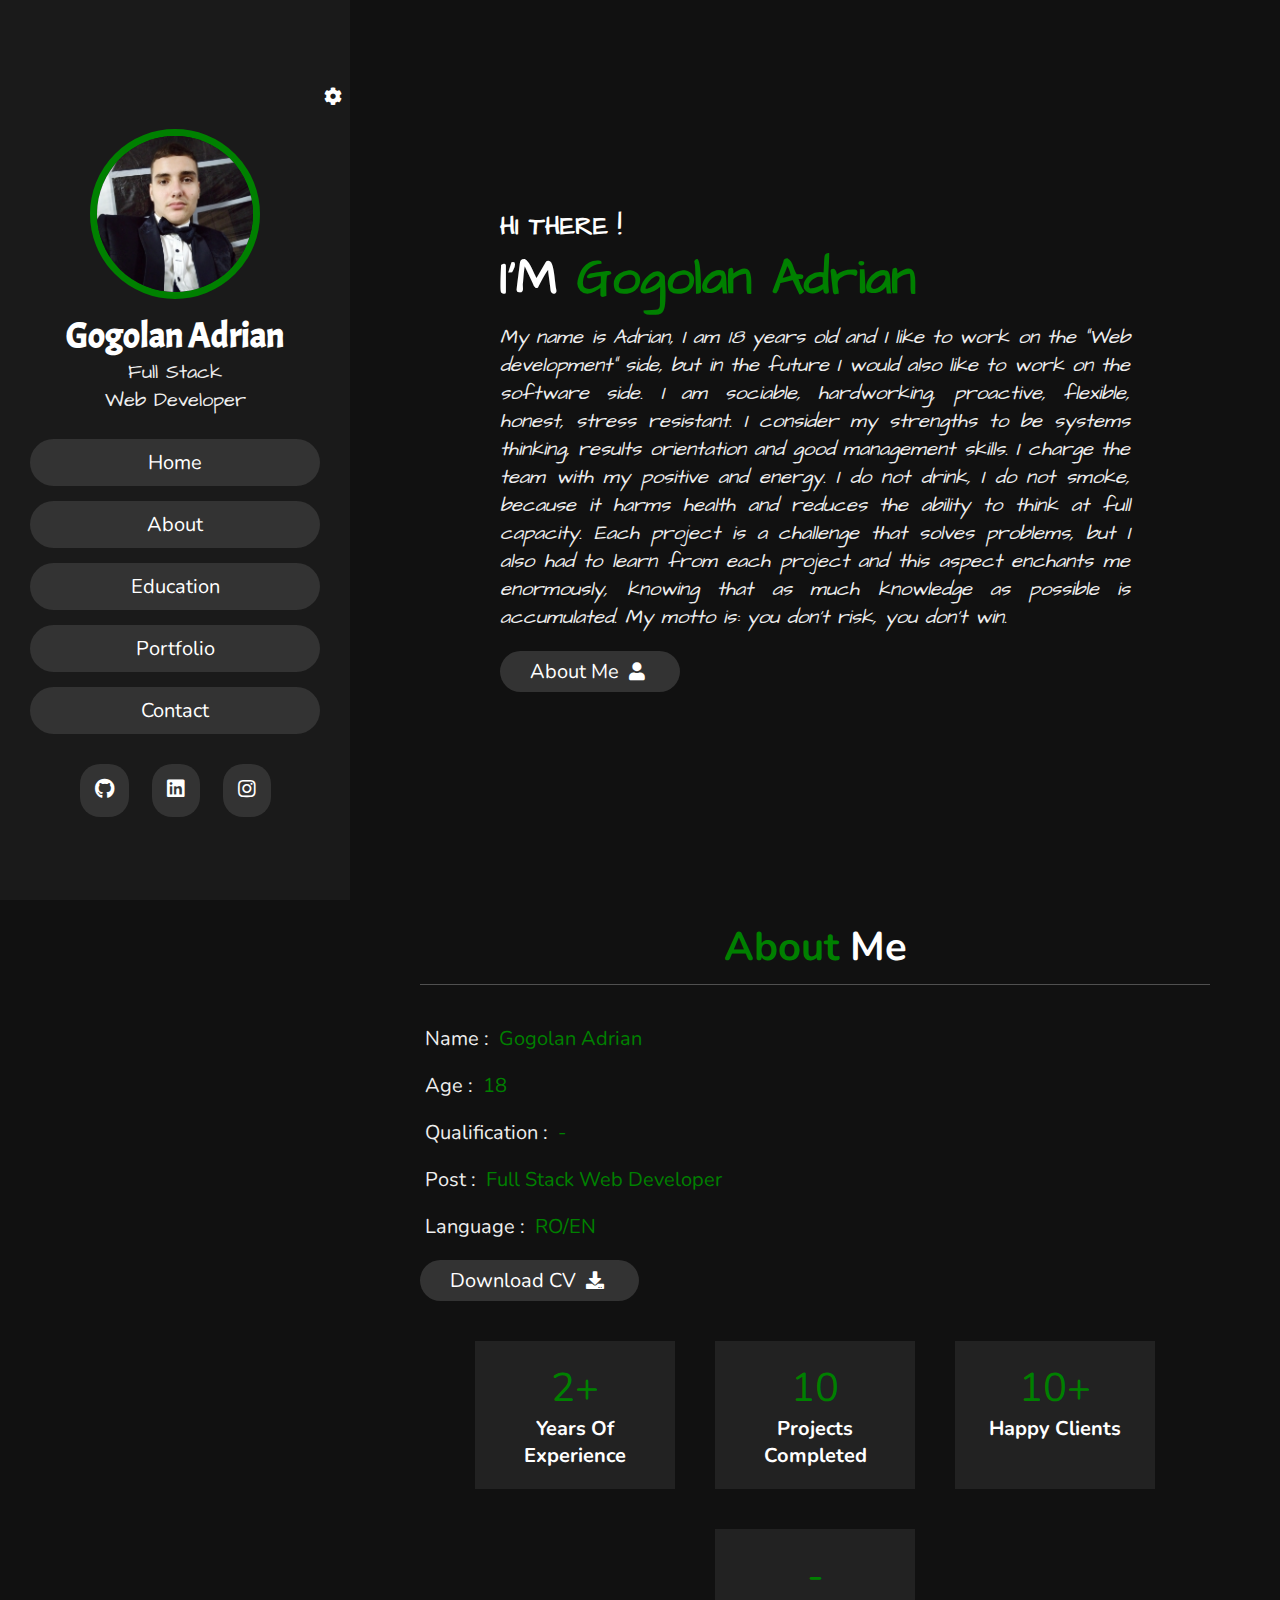
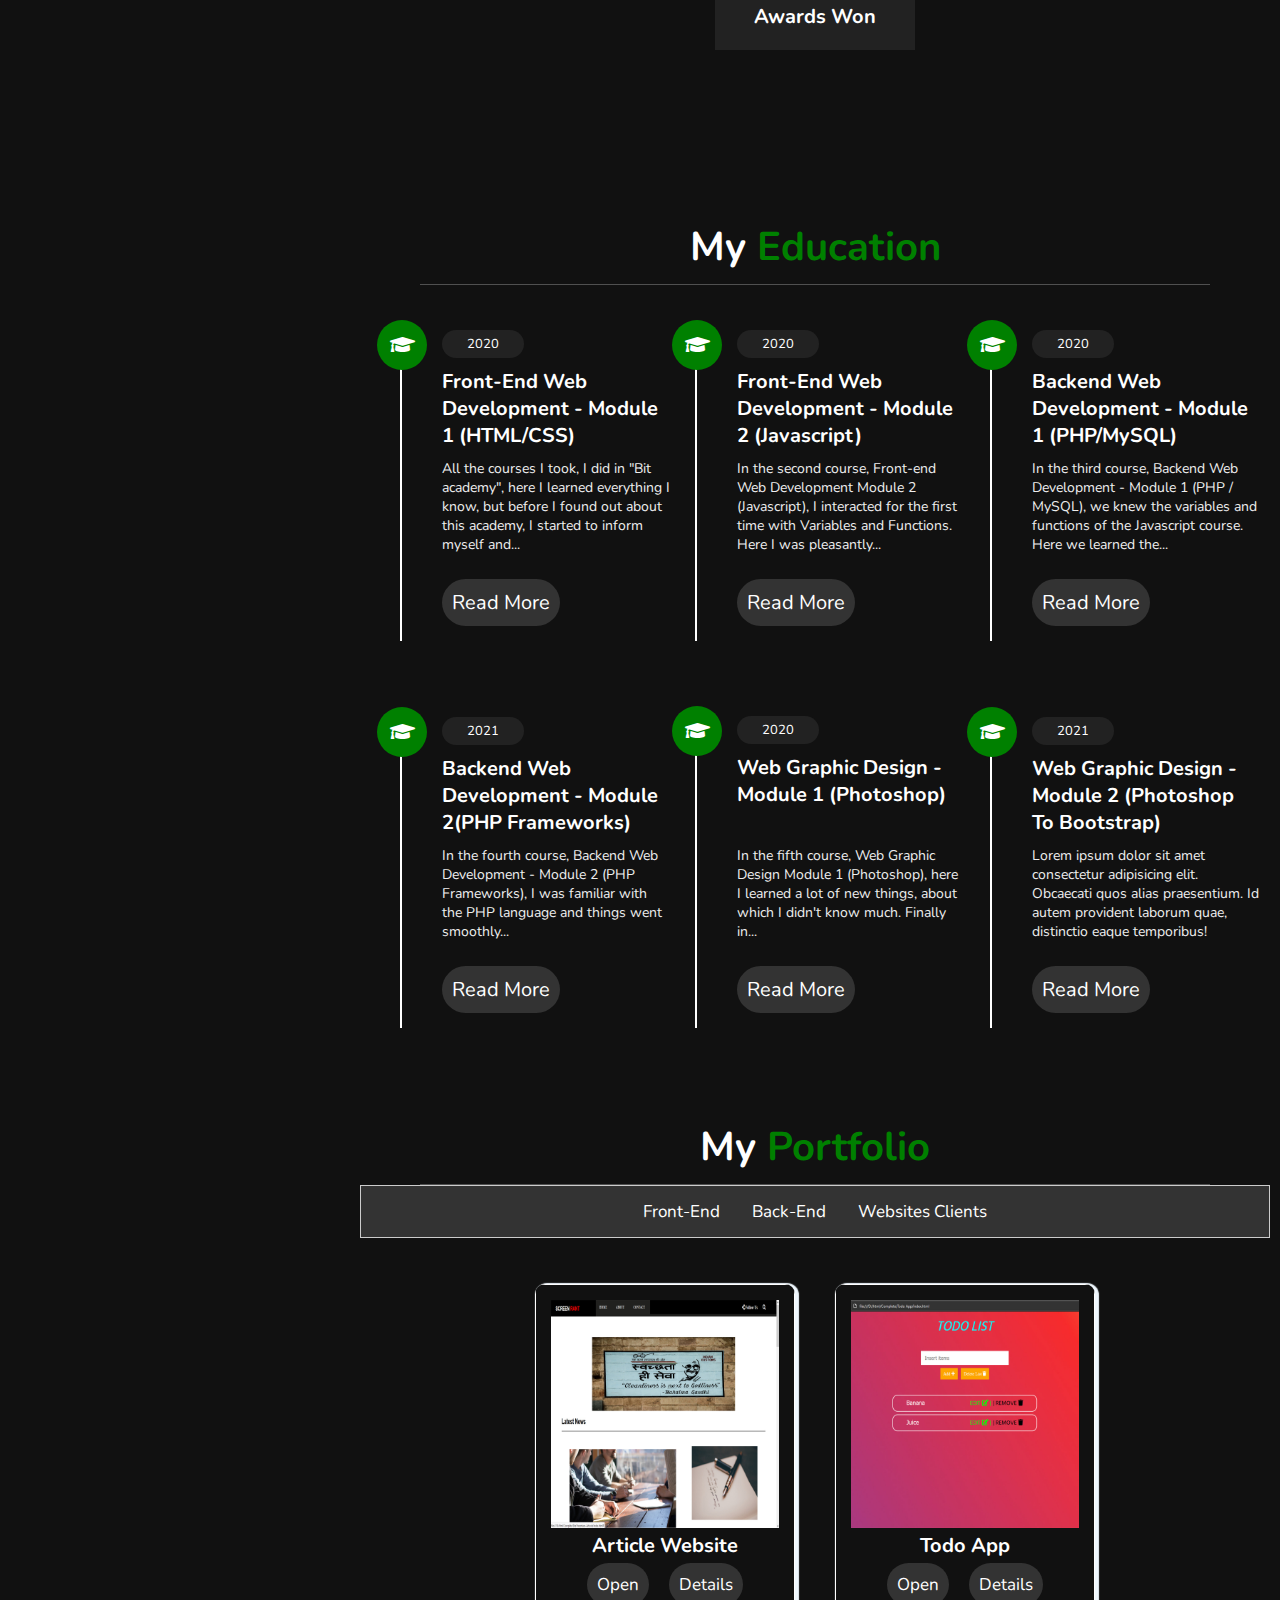
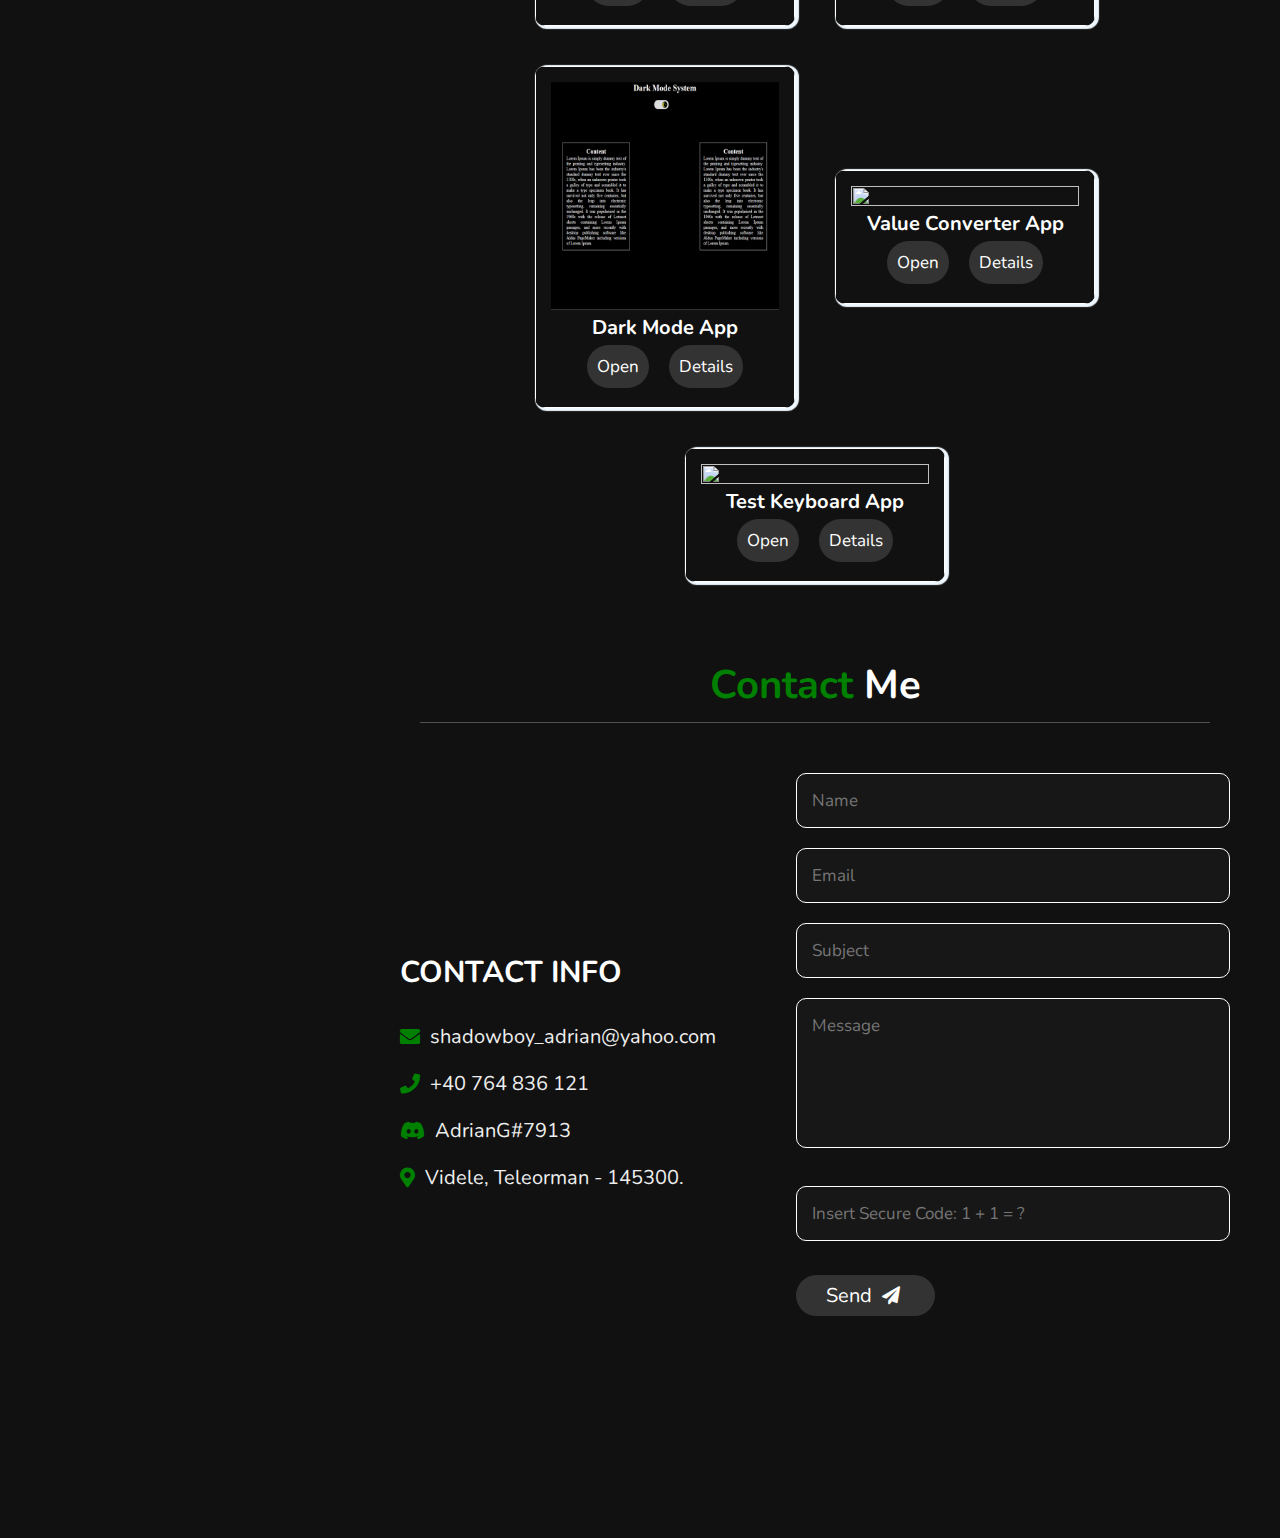
==== commit 7f11171c: "Add files via upload" ====
--- a/index.html
+++ b/index.html
@@ -12,9 +12,8 @@
     <link href="https://fonts.googleapis.com/css2?family=Architects+Daughter&display=swap" rel="stylesheet">
     <link href="https://fonts.googleapis.com/css2?family=Acme&display=swap" rel="stylesheet">
     <link rel="stylesheet" href="css/style.css">
-
 </head>
-<bod>
+<body>
 <!-- header section starts  -->
 <header id="theme">
     <div id="settings">
@@ -67,7 +66,7 @@
 
     <h3>HI THERE !</h3>
     <h1>I'M <span>Gogolan Adrian</span></h1>
-    <p id="paragraph">My name is Adrian, I am 18 years old and I like to work on the "Web development" side, but in the future I would also like to work on the Desktop Development side. I am sociable, hardworking, proactive, flexible, honest, stress resistant. I consider my strengths to be systems thinking, results orientation and good management skills. I charge the team with my positive and energy. I do not drink, I do not smoke, because it harms health and reduces the ability to think at full capacity. Each project is a challenge that solves problems, but I also had to learn from each project and this aspect enchants me enormously, knowing that as much knowledge as possible is accumulated. My motto is: you don't risk, you don't win.
+    <p id="paragraph">My name is Adrian, I am 18 years old and I like to work on the "Web development" side, but in the future I would also like to work on the software side. I am sociable, hardworking, proactive, flexible, honest, stress resistant. I consider my strengths to be systems thinking, results orientation and good management skills. I charge the team with my positive and energy. I do not drink, I do not smoke, because it harms health and reduces the ability to think at full capacity. Each project is a challenge that solves problems, but I also had to learn from each project and this aspect enchants me enormously, knowing that as much knowledge as possible is accumulated. My motto is: you don't risk, you don't win.
     </p>
     <li><a href="#about"><button class="btn" id="boton">about me <i class="fas fa-user"></i></button></a></li>
 
@@ -291,7 +290,7 @@
     <div class="tab">
   <button class="tablinks" onclick="openCity(event, 'front')">Front-End</button>
   <button class="tablinks" onclick="openCity(event, 'back')">Back-End</button>
-  <button class="tablinks" onclick="openCity(event, 'wgd')">Web Graphic Design</button>
+  <button class="tablinks" onclick="openCity(event, 'wgd')">Websites Clients</button>
 </div>
 
 <div id="front" class="tabcontent" style="display:block">
@@ -367,6 +366,55 @@
   </div>
 </div>
     </div>
+
+    <div class="box">
+        <div class="cardy">
+            <img src="img/valueapp.png">
+            <h3>Value Converter App</h3><br>
+            <a href="projects/ValueConverter/index.html">Open</a><a href="#" id="detailsmoremodal">Details</a><br><br>
+        </div>
+            <!-- Modal content -->
+    <div id="detailsmoremodalone" class="modal">
+  <!-- Modal content -->
+  <div class="modal-content">
+    <span class="close" id="detailsmoreclose">&times;</span>
+    <h2>Value Converter App Video Preview</h2><br>
+    <video width="700" loop="true" autoplay="autoplay" muted>
+        <source src="videos/value.mp4" type="video/mp4">
+    </video><br>
+    <h2>Description</h2>
+    <ol>
+        <li>Created with HTML/CSS/Javascript</li>
+    </ol>
+  </div>
+</div>
+    </div>
+
+
+    <div class="box">
+        <div class="cardy">
+            <img src="img/keyboard.png">
+            <h3>Test Keyboard App</h3><br>
+            <a href="projects/TestKeyboard/index.html">Open</a><a href="#" id="detailsmorelse">Details</a><br><br>
+        </div>
+            <!-- Modal content -->
+    <div id="modaldetailselse" class="modal">
+  <!-- Modal content -->
+  <div class="modal-content">
+    <span class="close" id="closedetailelse">&times;</span>
+    <h2>Test Keyboard App Video Preview</h2><br>
+    <video width="700" loop="true" autoplay="autoplay" muted>
+        <source src="videos/keyboard.mp4" type="video/mp4">
+    </video><br>
+    <h2>Description</h2>
+    <ol>
+        <li>Created with HTML/CSS/Javascript</li>
+    </ol>
+  </div>
+</div>
+    </div>
+
+
 </div>
 </div>
 
@@ -377,7 +425,7 @@
         <div class="cardy">
             <img src="img/reglogin.jpg">
             <h3>Registration & Login System</h3><br>
-            <a href="projects/RegLoginApp/index.php">Open</a><a href="#" id="detailsfive">Details</a><br><br>
+            <a href="#" id="detailsfive">Details</a><br><br>
         </div>
                    <!-- Modal content -->
     <div id="modaldetailsfive" class="modal">
@@ -431,18 +479,41 @@
     <div class="box">
         <div class="cardy">
             <img src="profilee.webp">
-            <h3>Soon</h3><br>
-            <a href="#" id="detailseight">View Project</a><br><br>
-        </div>
-                                    <!-- Modal content -->
-    <div id="modaldetaileight" class="modal">
-  <!-- Modal content -->
-  <div class="modal-content">
-    <span class="close" id="closedetailseight">&times;</span>
-    <h2>SOON PROJECT</h2>
-  </div>
-</div>
-    </div>
+            <h3>Matrimonial Website</h3><br>
+            <a href="https://cautiubirea.ro/" target="_blank">View Website</a><br><br>
+        </div>
+</div>
+   
+
+    <div class="box">
+        <div class="cardy">
+            <img src="profilee.webp">
+            <h3>Education Website</h3><br>
+            <a href="https://scoala-online.net/" target="_blank">View Website</a><br><br>
+        </div>
+</div>
+
+<div class="box">
+    <div class="cardy">
+        <img src="profilee.webp">
+        <h3>Scaffolding Website</h3><br>
+        <a href="https://schelemetalice.ro/" target="_blank">View Website</a><br><br>
+    </div>
+</div>
+
+<div class="box">
+    <div class="cardy">
+        <img src="profilee.webp">
+        <h3>Marketplace Website</h3><br>
+        <a href="https://blusanto.ro/" target="_blank">View Website</a><br><br>
+    </div>
+</div>
+
+    </div>
+</div>
+
+
+
 </div>
 </div>
 </section>
@@ -468,27 +539,29 @@
 
     </div>
 
-    <form action="">
-        <div class="tooltip">
-        <input type="text" placeholder="name" class="box" disabled>
-        <span class="tooltiptext">System Disabled</span>
-    </div>
-        <div class="tooltip">
-            <input type="email" placeholder="email" class="box" disabled>
-  <span class="tooltiptext">System Disabled</span>
-</div>
-        <div class="tooltip">
-        <input type="text" placeholder="subject" class="box" disabled>
-        <span class="tooltiptext">System Disabled</span>
-    </div>
-
-        <div class="tooltip">
-        <textarea name="" id="" cols="30" rows="10" class="box message" placeholder="message" disabled></textarea>
-        <button type="submit" class="btn" id="biti" disabled> send <i class="fas fa-paper-plane"></i></button>
-        <span class="tooltiptext">System Disabled</span>
-    </div>
-    </form>
-
+    <form method="POST" id="bititwo">
+        
+        <input type="text" name="name" placeholder="name" class="box" autocomplete=off disabled>
+
+        <input type="email" name="email" placeholder="email" class="box" autocomplete=off required disabled>
+  
+        <input type="text" name="subject" placeholder="subject" class="box" autocomplete=off required disabled>
+
+        <textarea name="message" id="" cols="30" rows="10" class="box message" placeholder="message" autocomplete=off required disabled></textarea><br>
+
+        <center><br><input type="text" name="secureval" placeholder="Insert secure code: 1 + 1 = ?" autocomplete=off required disabled class="box"></center><br>
+
+        <button type="submit" class="btn" name="submit" id="biti"> send <i class="fas fa-paper-plane"></i></button><br><br>
+
+        <!-- <?php 
+
+        if (!empty($_REQUEST)) {
+
+        require_once('mail.php');
+        imail_func();
+        }
+	    ?> -->
+    </form>  
 </div>
 
 </section>
@@ -509,4 +582,4 @@
 <script src="js/scriptindex.js"></script>
 
 </body>
-</html>
+</html>--- a/css/style.css
+++ b/css/style.css
@@ -828,11 +828,11 @@
     }
 
     .modalsettings{
-        width: 60%;
+        width: 100%;
     }
 
     .modal-content-settings{
-        margin-left: 5%;
+        margin-left: 10%;
     }
 
 }
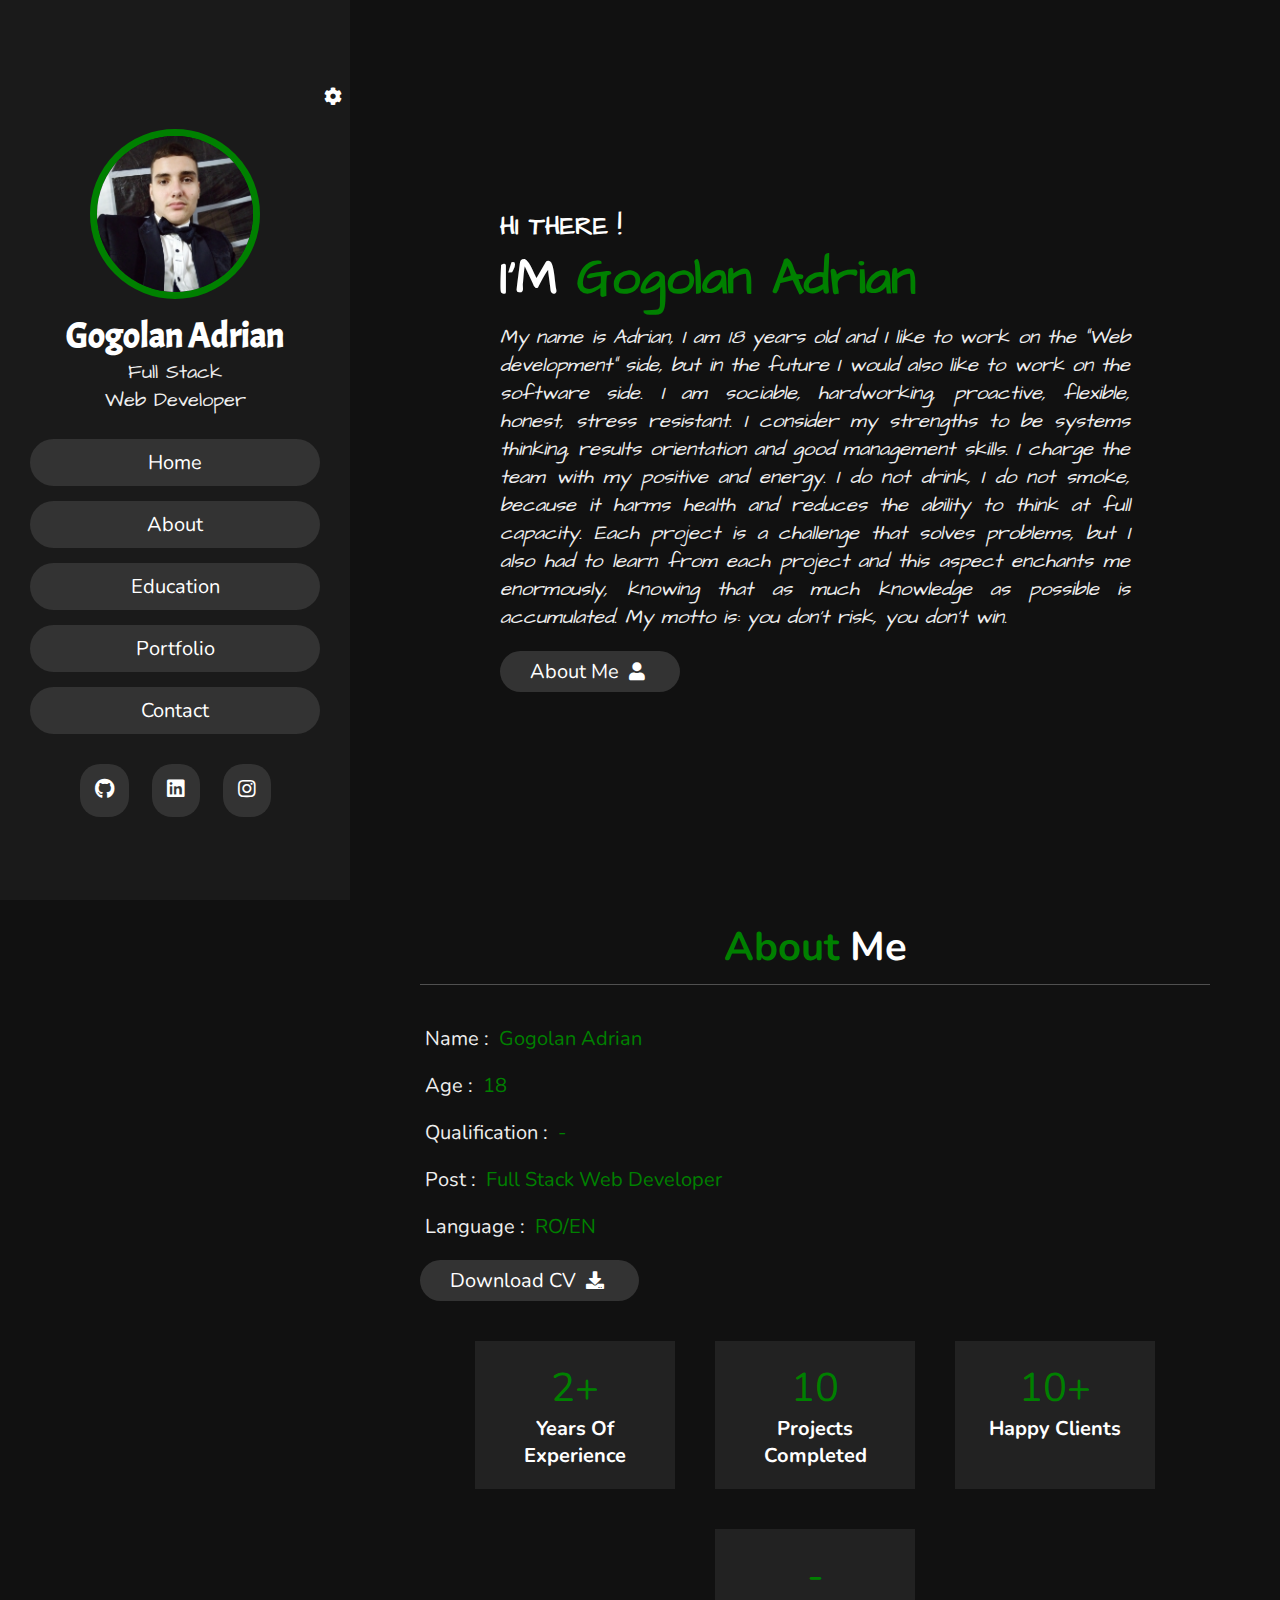
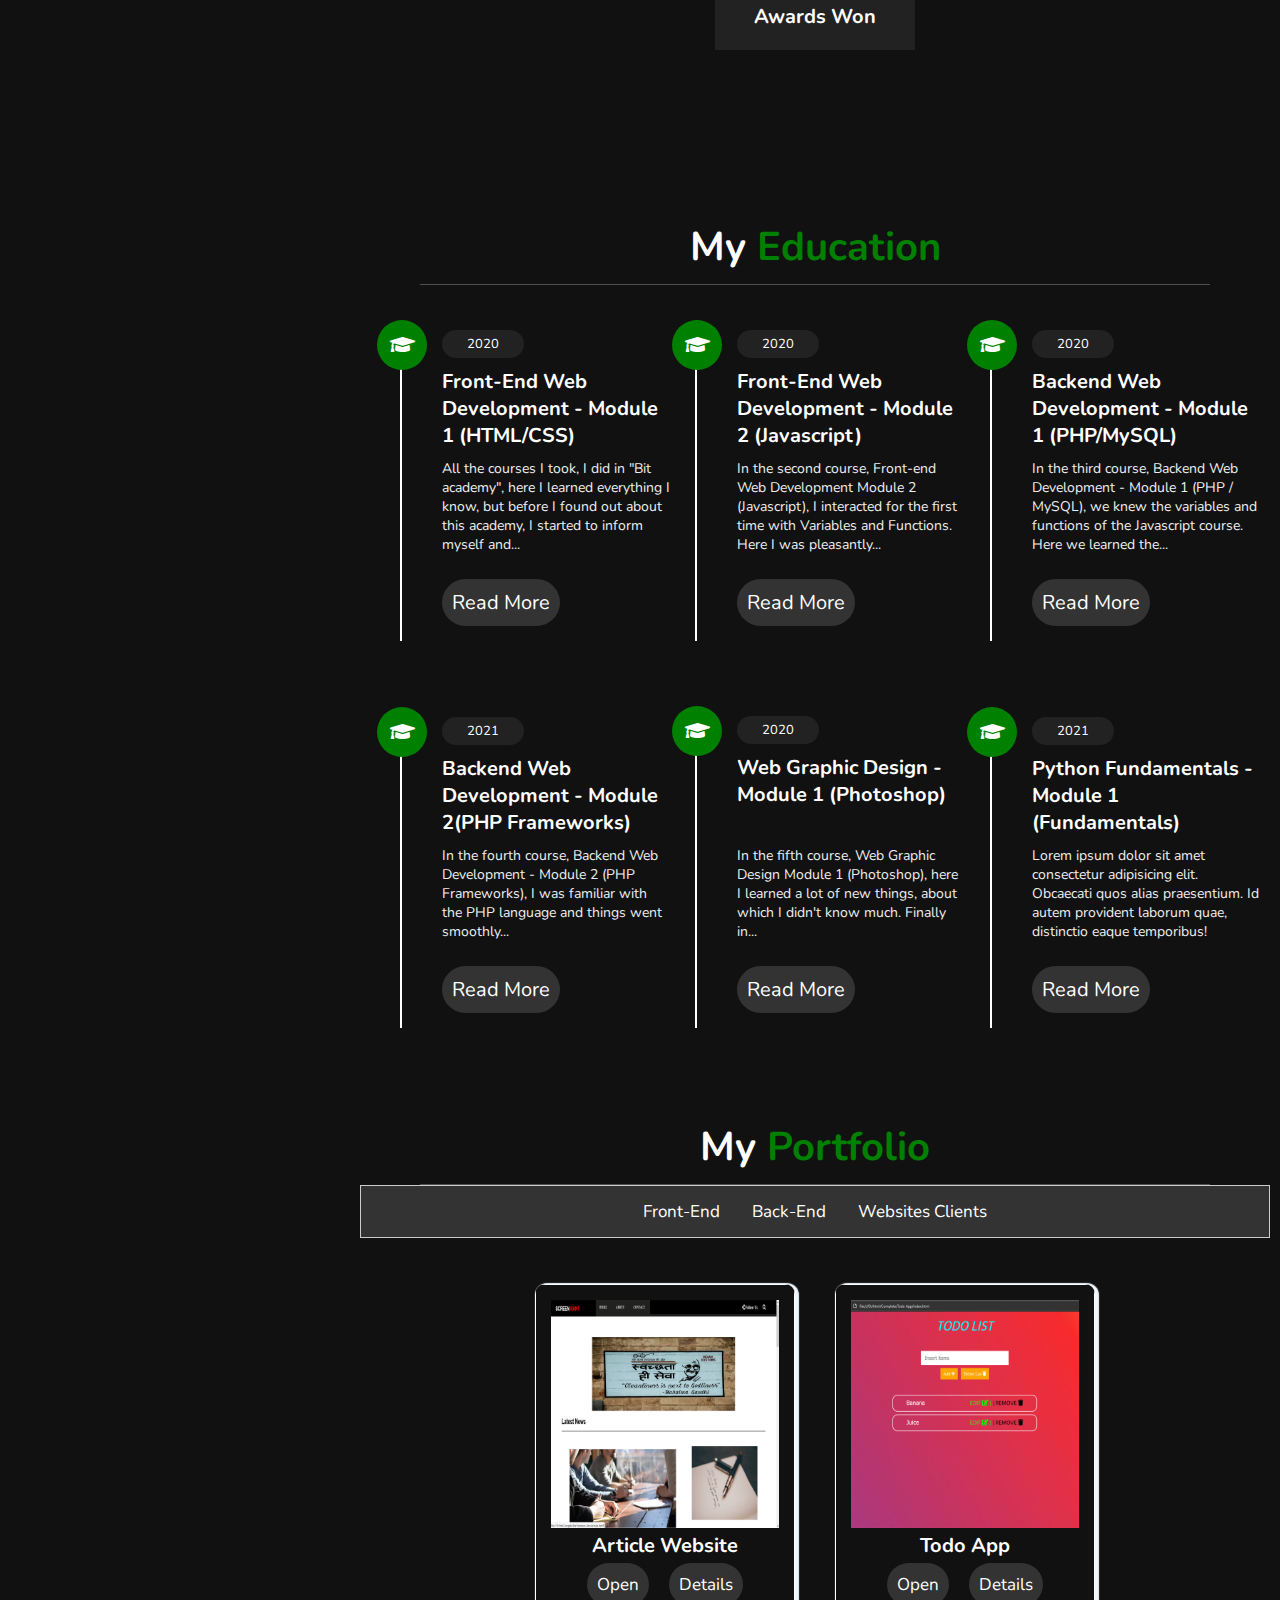
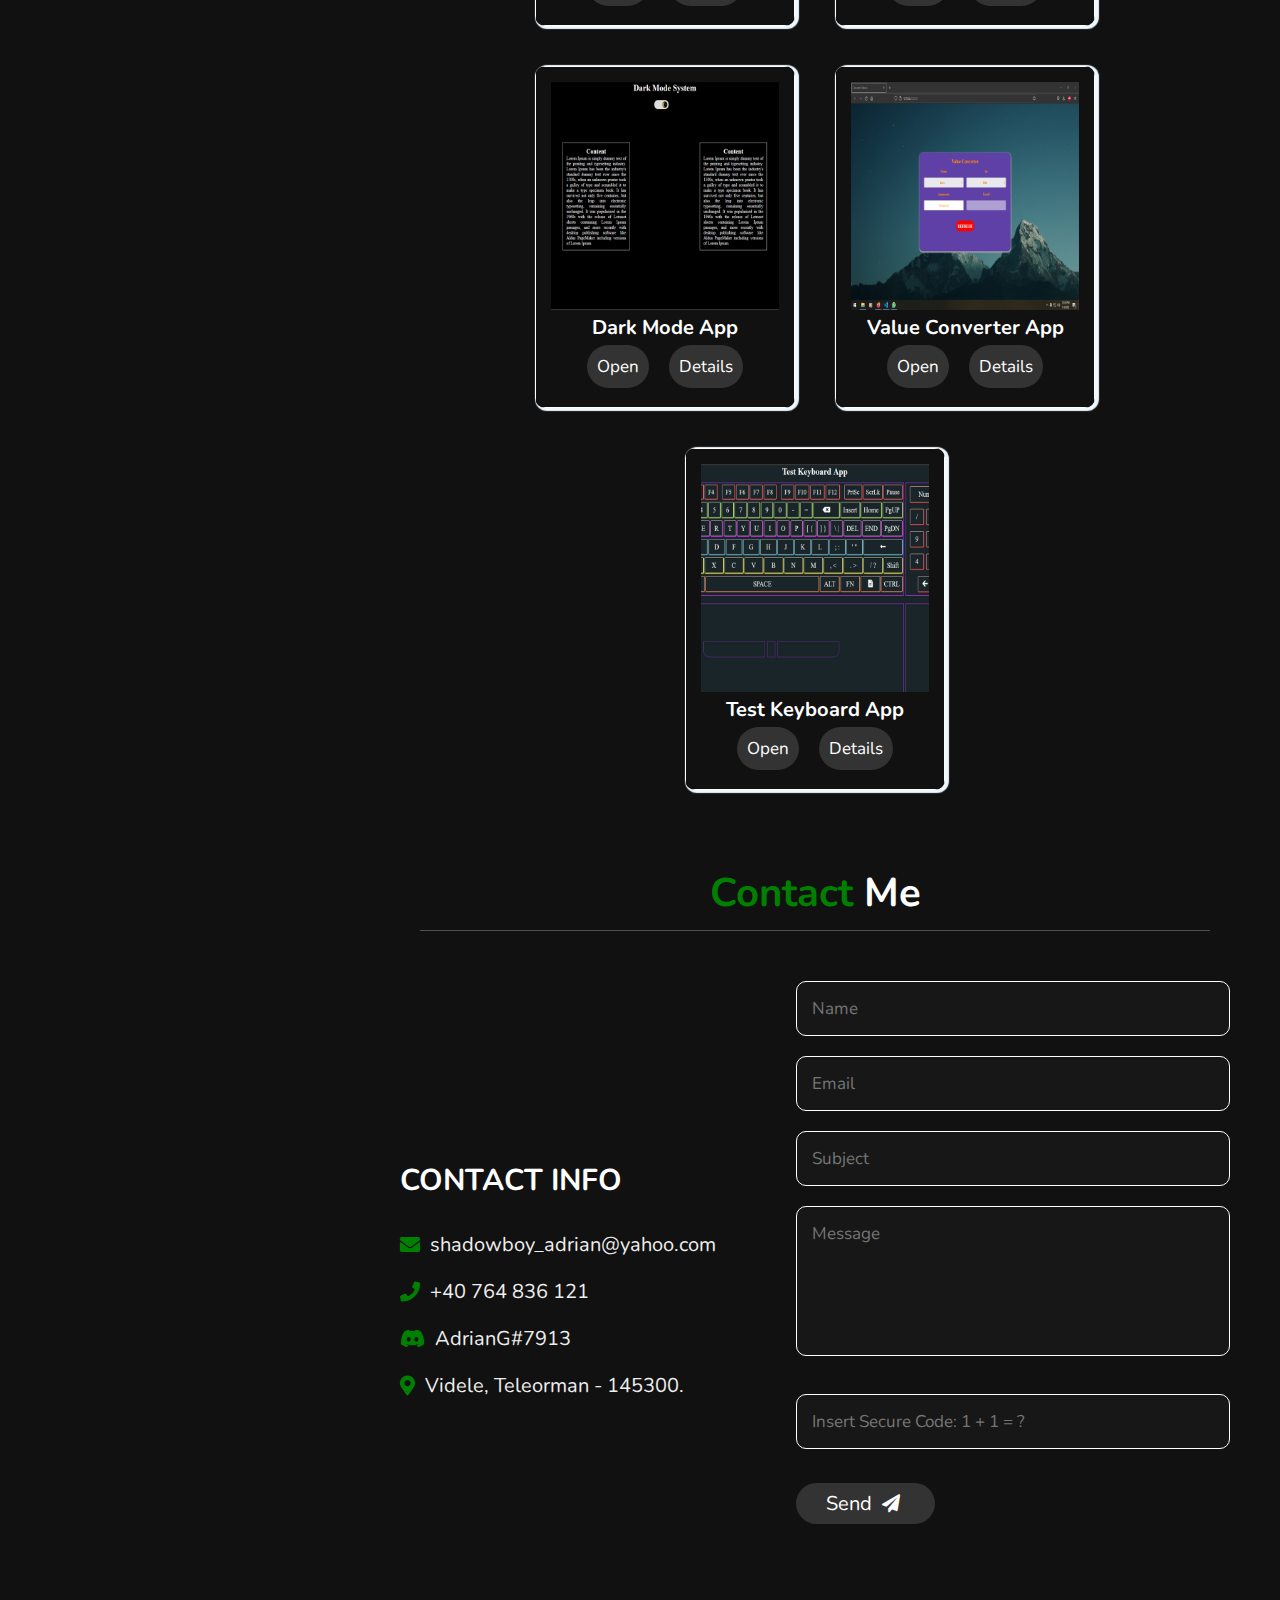
==== commit 20be7c4f: "Update index.html" ====
--- a/index.html
+++ b/index.html
@@ -266,7 +266,7 @@
     <div class="box">
         <i class="fas fa-graduation-cap" id="gradsix"></i>
         <span id="spansix">2021</span>
-        <h3>Web Graphic Design - Module 2 (Photoshop to Bootstrap)</h3>
+        <h3>Python Fundamentals - Module 1 (Fundamentals)</h3>
         <p>Lorem ipsum dolor sit amet consectetur adipisicing elit. Obcaecati quos alias praesentium. Id autem provident laborum quae, distinctio eaque temporibus!</p>
         <a href="#" id="buttonsix">Read More</a>
         <div id="myModalsix" class="modal">
@@ -582,4 +582,4 @@
 <script src="js/scriptindex.js"></script>
 
 </body>
-</html>+</html>
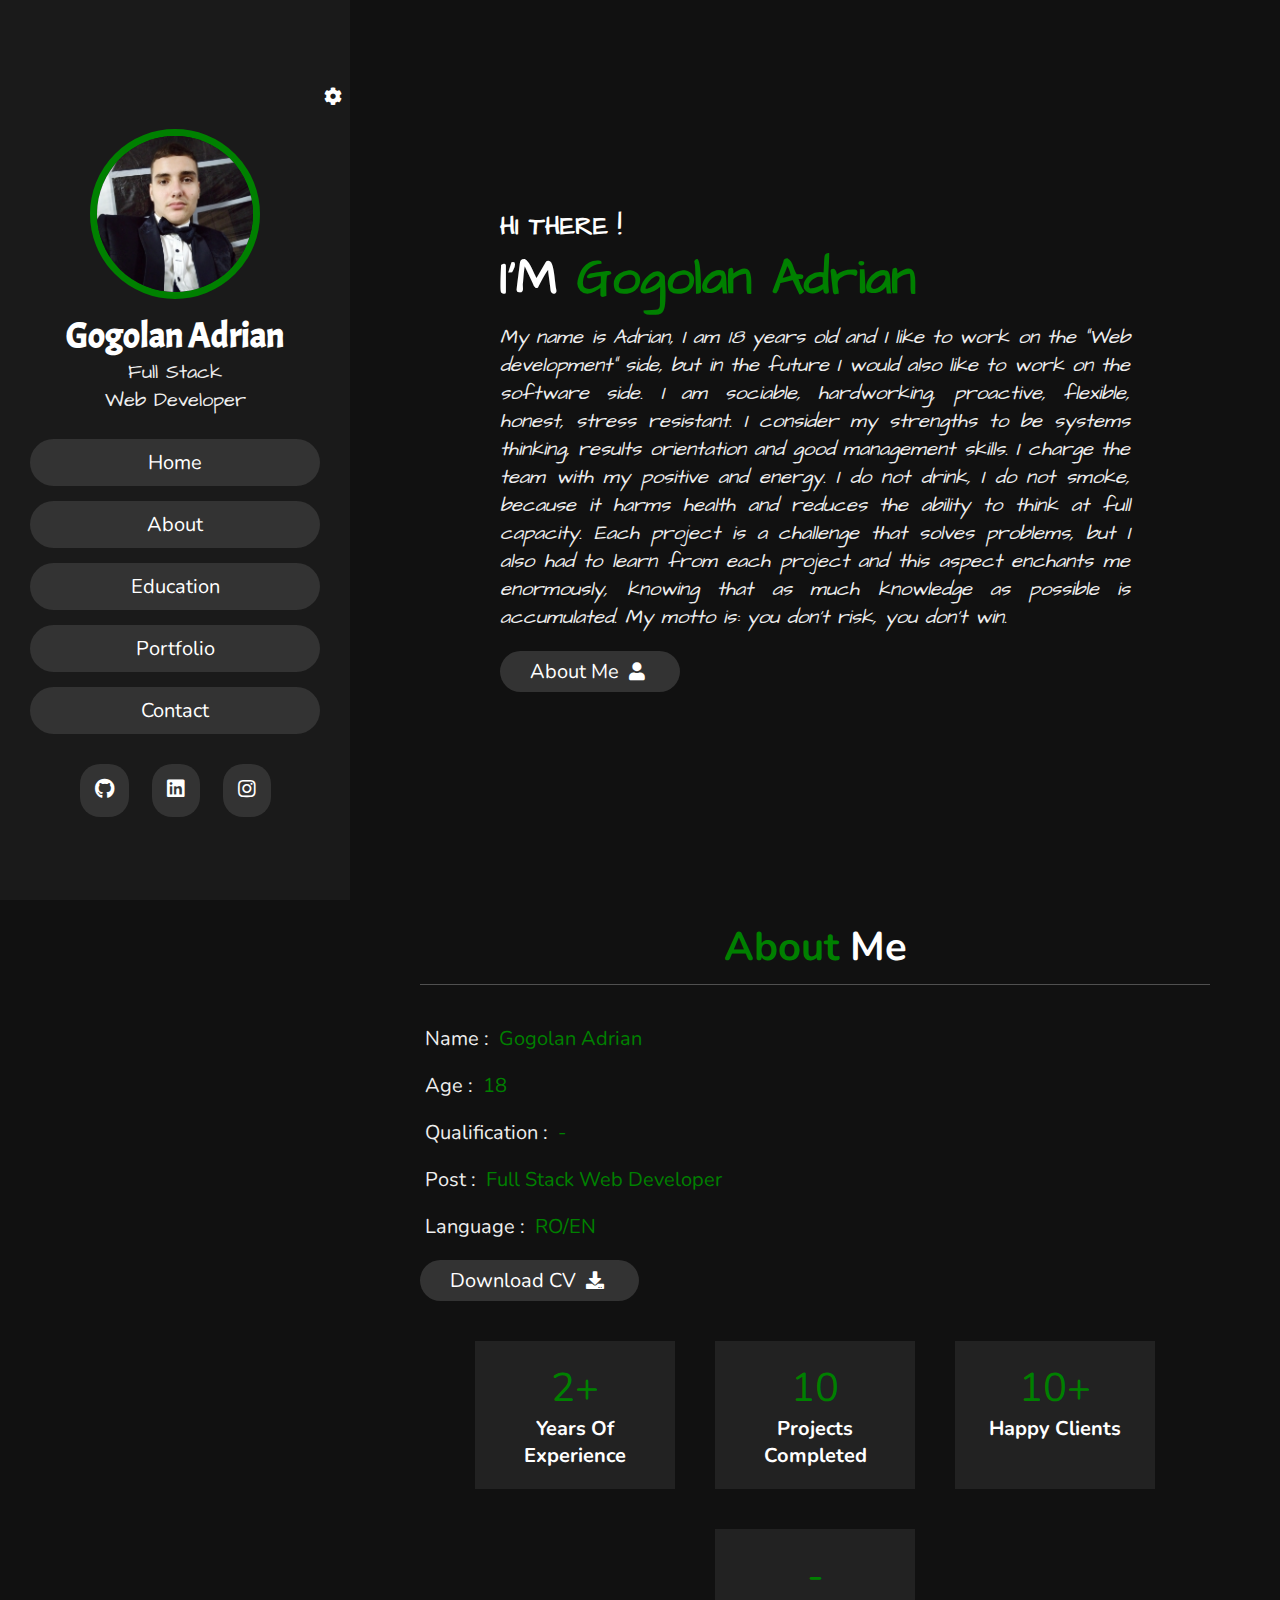
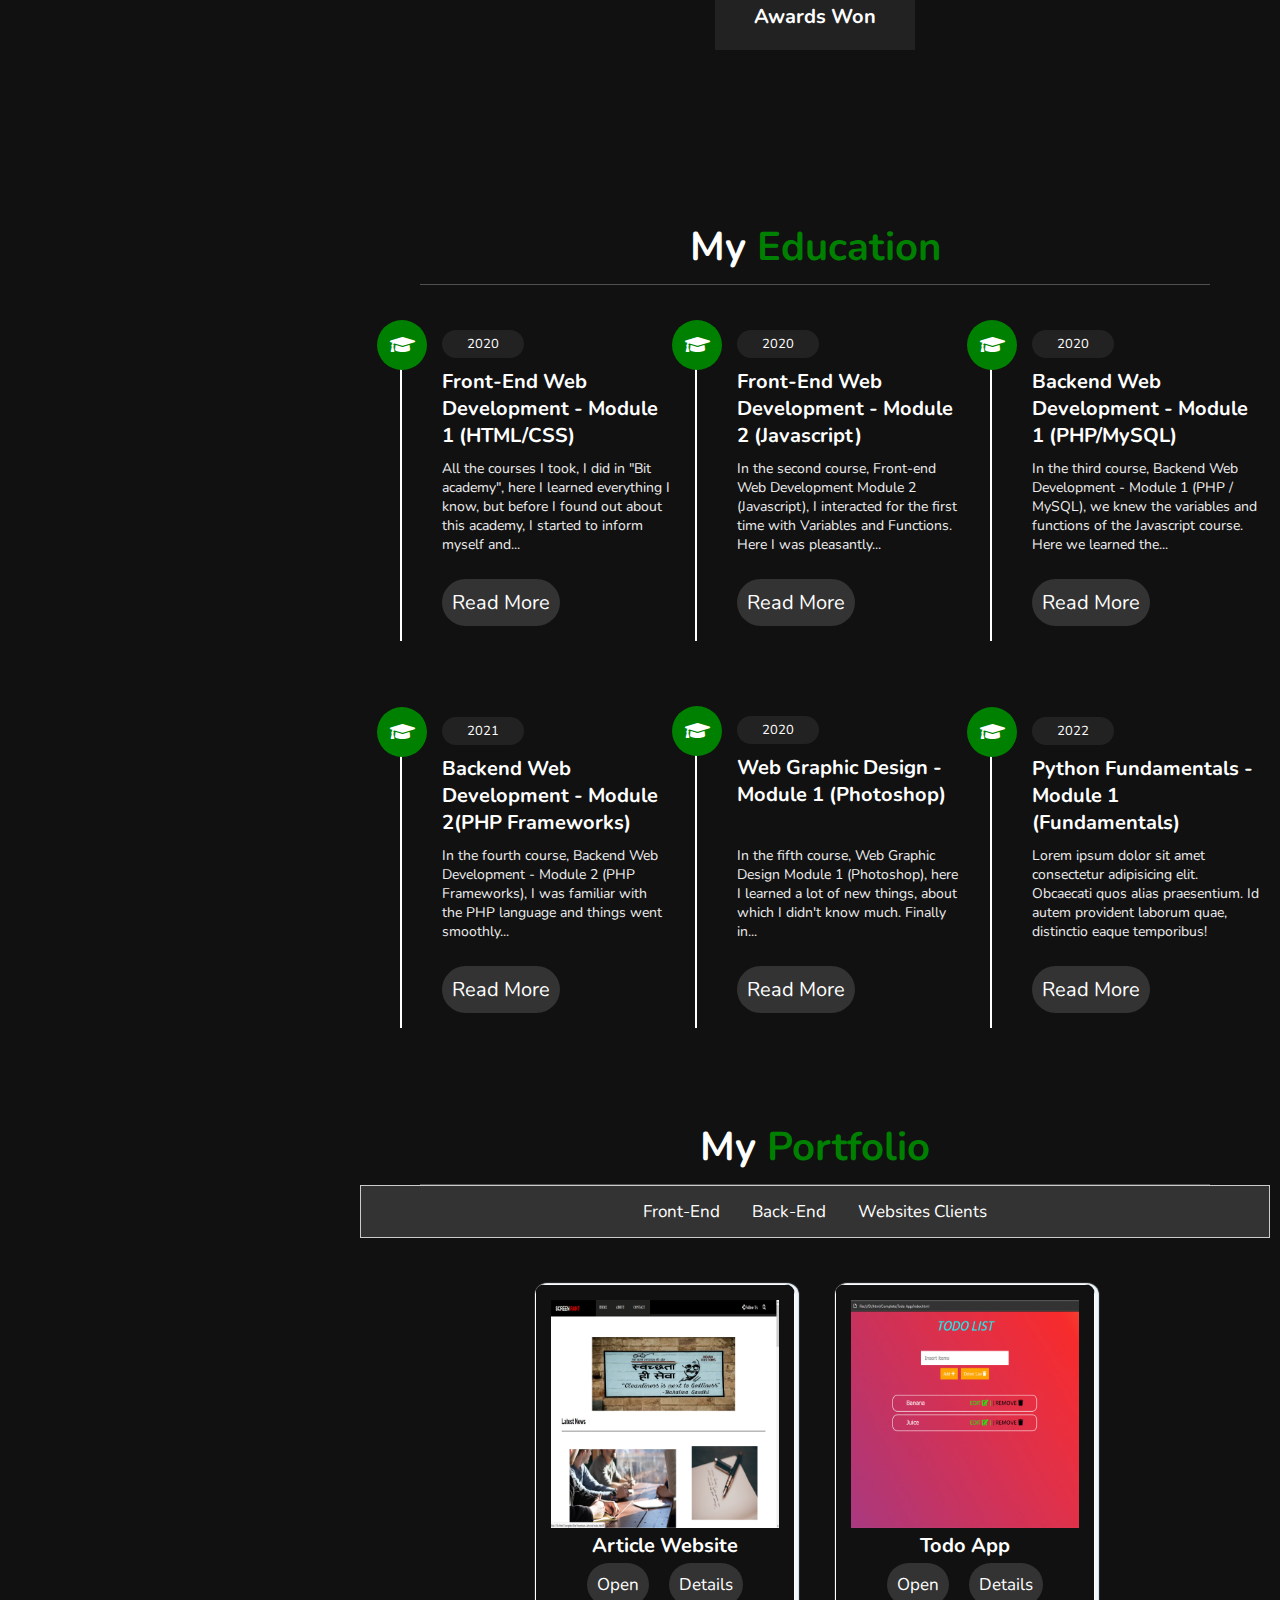
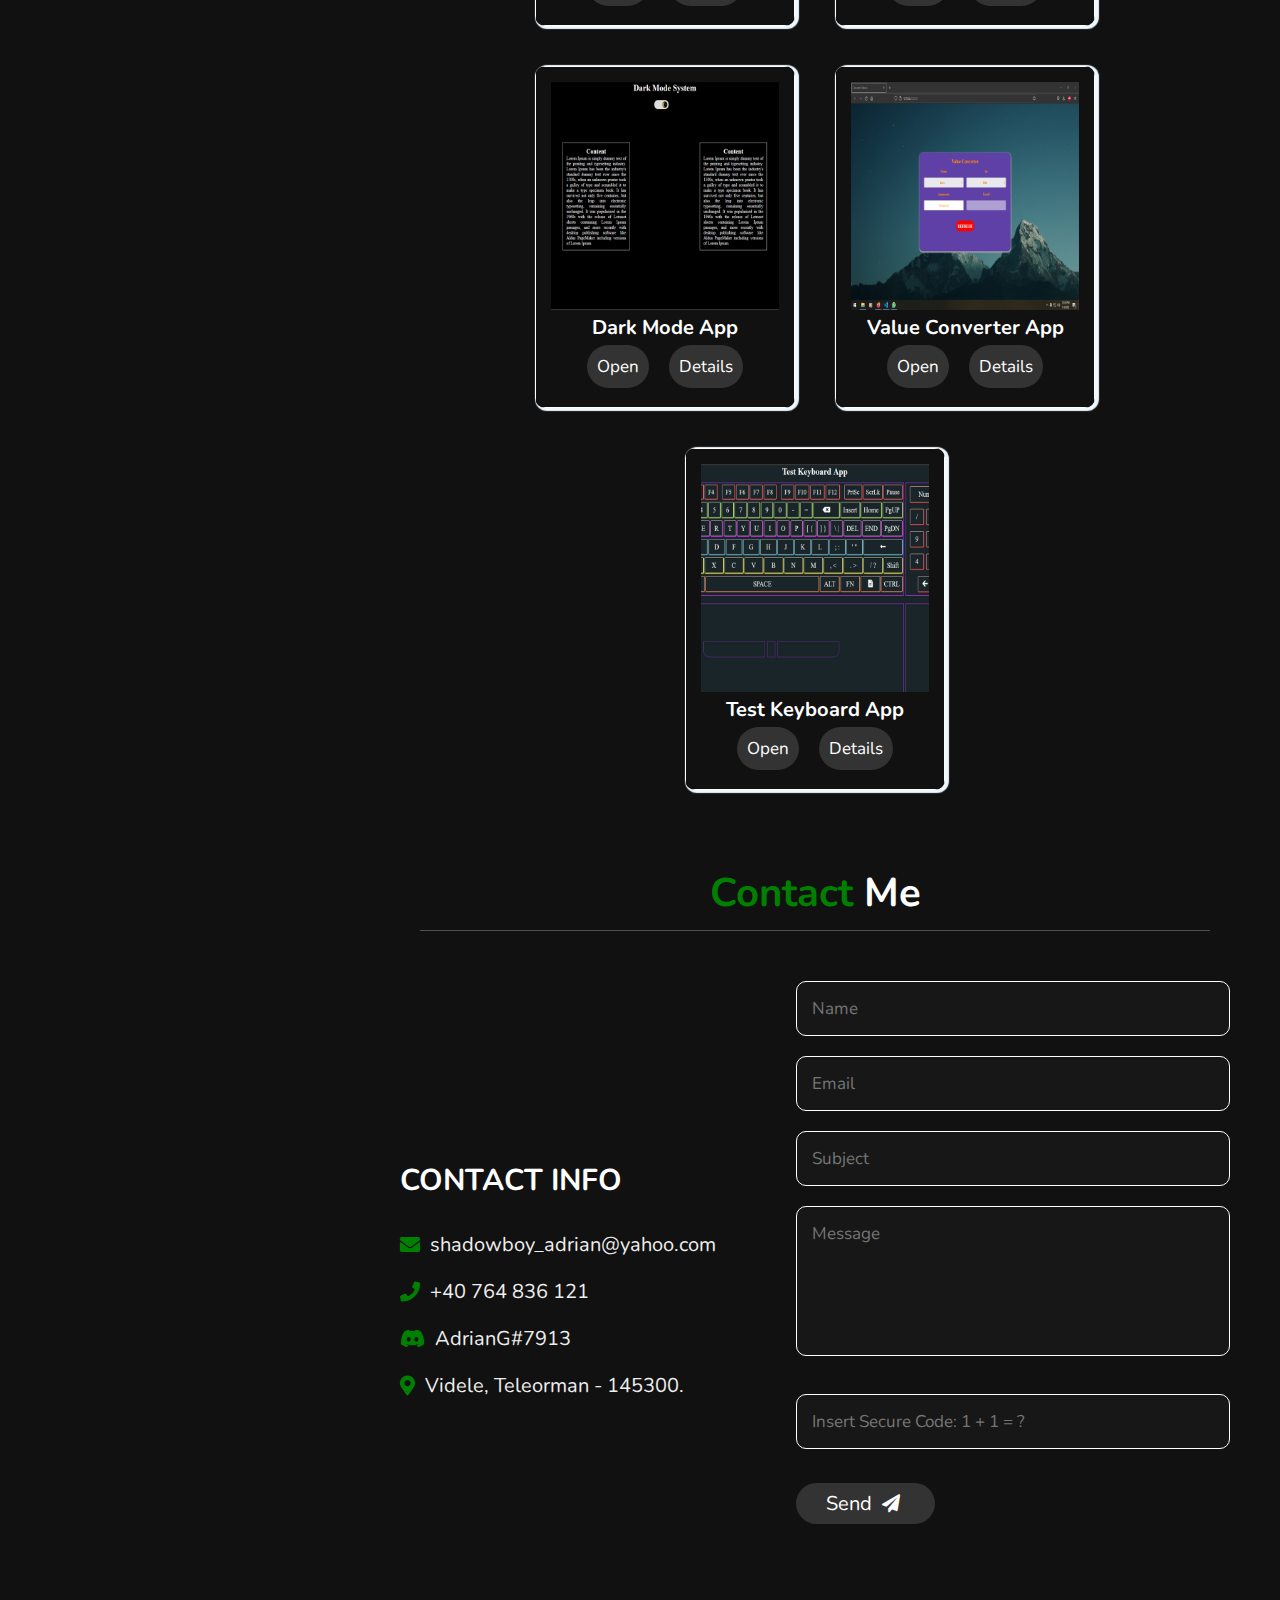
==== commit da5f25bc: "Update index.html" ====
--- a/index.html
+++ b/index.html
@@ -265,7 +265,7 @@
 
     <div class="box">
         <i class="fas fa-graduation-cap" id="gradsix"></i>
-        <span id="spansix">2021</span>
+        <span id="spansix">2022</span>
         <h3>Python Fundamentals - Module 1 (Fundamentals)</h3>
         <p>Lorem ipsum dolor sit amet consectetur adipisicing elit. Obcaecati quos alias praesentium. Id autem provident laborum quae, distinctio eaque temporibus!</p>
         <a href="#" id="buttonsix">Read More</a>
